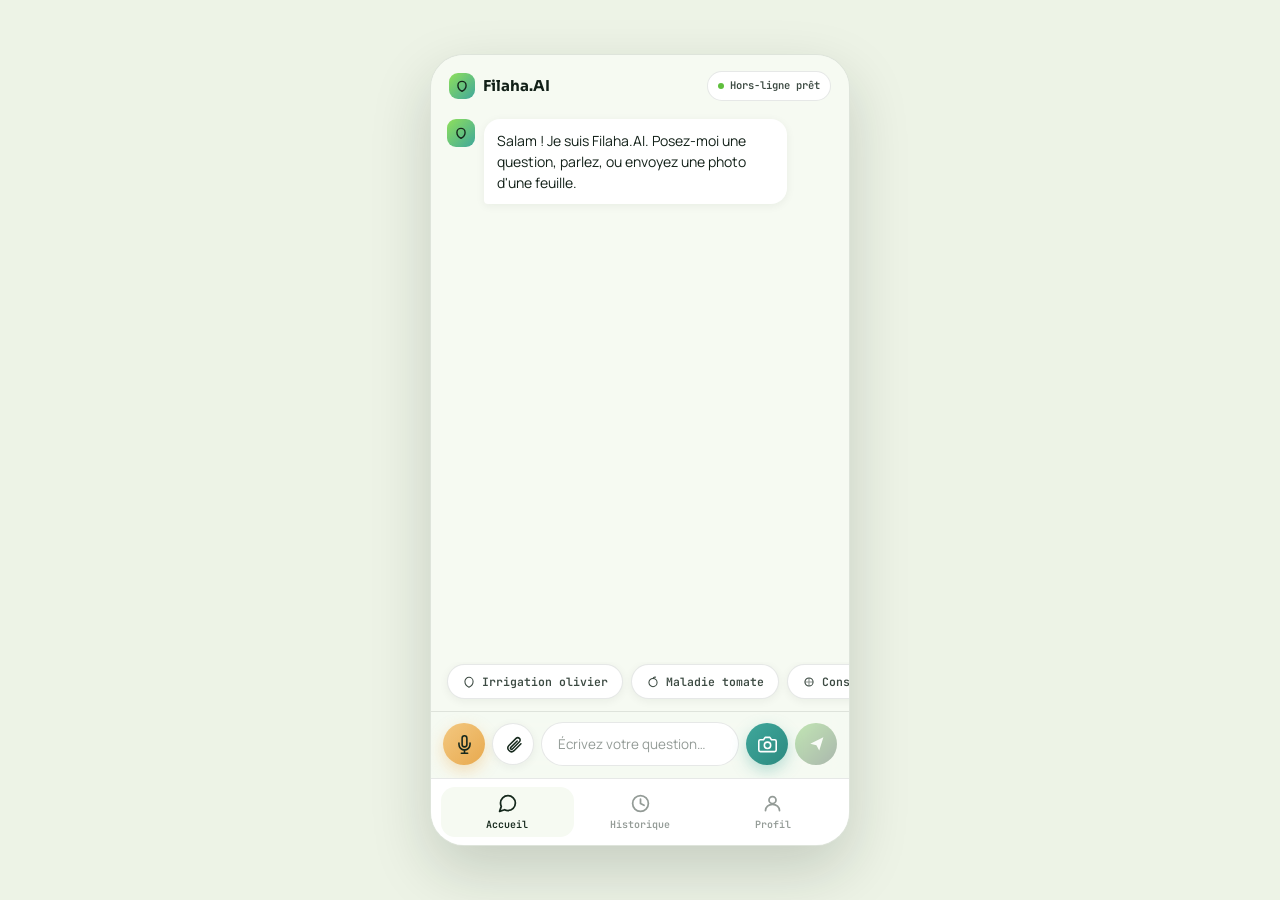
==== app.html @ a2f2cd7b "Add files via upload" ====
<!DOCTYPE html>
<html lang="fr">
<head>
<meta charset="UTF-8">
<meta name="viewport" content="width=device-width, initial-scale=1.0, viewport-fit=cover, maximum-scale=1.0">
<meta name="theme-color" content="#1E3B2C">
<meta name="apple-mobile-web-app-capable" content="yes">
<meta name="apple-mobile-web-app-status-bar-style" content="black-translucent">
<title>Filaha.AI — Assistant</title>
<link rel="preconnect" href="https://fonts.googleapis.com">
<link rel="preconnect" href="https://fonts.gstatic.com" crossorigin>
<link href="https://fonts.googleapis.com/css2?family=Sora:wght@600;700;800&family=Manrope:wght@400;500;600;700&family=JetBrains+Mono:wght@400;600&family=Cairo:wght@600;700;800&family=Tajawal:wght@400;500;700&display=swap" rel="stylesheet">
<style>
  :root{
    --ink:#122018;
    --ink-soft:#3C4A42;
    --bg:#F6FAF2;
    --bg-outer:#EDF3E6;
    --card:#FFFFFF;
    --forest:#1E3B2C;
    --forest-2:#16291D;
    --lime:#8FE05B;
    --lime-deep:#5FBF3D;
    --sand:#F3C880;
    --water:#3FA79B;
    --danger:#D96B4F;
    --line:rgba(18,32,24,0.10);
    --shadow-sm: 0 2px 10px rgba(18,32,24,0.06);
    --shadow-md: 0 12px 32px rgba(18,32,24,0.10);
    --shadow-lg: 0 24px 60px rgba(18,32,24,0.18);
    --display:'Sora', -apple-system, sans-serif;
    --body:'Manrope', -apple-system, sans-serif;
    --mono:'JetBrains Mono', 'Courier New', monospace;
    --display-ar:'Cairo', -apple-system, sans-serif;
    --body-ar:'Tajawal', -apple-system, sans-serif;
    --r-sm:14px; --r-md:20px; --r-lg:26px;
    --safe-b: env(safe-area-inset-bottom, 0px);
  }
  html[dir="rtl"] body{font-family:var(--body-ar);}
  html[dir="rtl"] h1, html[dir="rtl"] h2, html[dir="rtl"] h3, html[dir="rtl"] h4,
  html[dir="rtl"] .app-brand, html[dir="rtl"] .lang-opt, html[dir="rtl"] .help-q,
  html[dir="rtl"] .about-mini h4, html[dir="rtl"] #screen-history h2{
    font-family:var(--display-ar);
  }
  html[dir="rtl"] .status-pill, html[dir="rtl"] .p-label, html[dir="rtl"] .tab span,
  html[dir="rtl"] .h-date, html[dir="rtl"] .version-note, html[dir="rtl"] .clear-link,
  html[dir="rtl"] .msg-bubble .src, html[dir="rtl"] .attach-name{
    font-family:var(--body-ar); letter-spacing:0;
  }
  /* Physical controls stay spatially fixed regardless of language (muscle-memory UX):
     mic/upload/field/camera/send order, tab bar order, and chip icon+label order never mirror. */
  .input-bar, .tabbar, .chip{ direction:ltr; }
  html[dir="rtl"] .chip-label{ direction:rtl; font-family:var(--body-ar); unicode-bidi:plaintext; }
  html[dir="rtl"] .tab span{ direction:rtl; unicode-bidi:plaintext; }
  html[dir="rtl"] .text-field{ direction:rtl; font-family:var(--body-ar); }
  html[dir="rtl"] .msg-bubble{ direction:rtl; }
  html[dir="rtl"] .h-body{ direction:rtl; }
  *{box-sizing:border-box;}
  html,body{height:100%;}
  body{
    margin:0; background:var(--bg-outer); color:var(--ink); font-family:var(--body);
    line-height:1.5; -webkit-font-smoothing:antialiased; overscroll-behavior:none;
  }
  img,svg{display:block; max-width:100%;}
  button{font-family:inherit; border:none; background:none; cursor:pointer;}
  input{font-family:inherit;}
  :focus-visible{outline:3px solid var(--lime-deep); outline-offset:2px; border-radius:4px;}

  /* ---------- App shell ---------- */
  .app-shell{
    background:var(--bg);
    display:flex; flex-direction:column;
    height:100vh; height:100dvh;
    width:100%;
    position:relative;
    overflow:hidden;
  }
  @media (min-width:560px){
    body{display:flex; align-items:center; justify-content:center;}
    .app-shell{
      max-width:420px; height:88vh; max-height:900px;
      margin:0 auto; border-radius:34px;
      box-shadow:var(--shadow-lg); border:1px solid var(--line);
    }
  }

  /* ---------- App bar ---------- */
  .app-bar{
    flex-shrink:0;
    display:flex; align-items:center; justify-content:space-between;
    padding:16px 18px 12px;
    background:var(--bg);
  }
  .app-brand{display:flex; align-items:center; gap:8px; font-family:var(--display); font-weight:700; font-size:15px;}
  .app-brand .mark{
    width:26px; height:26px; border-radius:9px;
    background:linear-gradient(135deg, var(--lime) 0%, var(--water) 100%);
    display:flex; align-items:center; justify-content:center;
  }
  .app-brand .mark svg{width:14px; height:14px; stroke:var(--forest-2);}
  .status-pill{
    display:flex; align-items:center; gap:6px;
    font-family:var(--mono); font-size:10.5px; font-weight:600;
    background:var(--card); border:1px solid var(--line);
    padding:6px 10px; border-radius:100px; color:var(--ink-soft);
  }
  .status-pill i{width:6px; height:6px; border-radius:50%; background:var(--lime-deep); flex-shrink:0;}

  /* ---------- Screens ---------- */
  main{flex:1; min-height:0; position:relative;}
  .screen{
    position:absolute; inset:0;
    display:none; flex-direction:column;
    overflow-y:auto; -webkit-overflow-scrolling:touch;
  }
  .screen.active{display:flex;}

  /* ================= CHAT SCREEN ================= */
  #screen-chat{padding-bottom:0;}
  .chat-scroll{flex:1; overflow-y:auto; padding:6px 16px 14px; display:flex; flex-direction:column; gap:12px;}

  .msg{display:flex; gap:9px; max-width:88%;}
  .msg.user{align-self:flex-end; flex-direction:row-reverse;}
  .msg-avatar{
    width:28px; height:28px; border-radius:9px; flex-shrink:0;
    background:linear-gradient(135deg, var(--lime), var(--water));
    display:flex; align-items:center; justify-content:center;
  }
  .msg-avatar svg{width:14px; height:14px; color:var(--forest-2);}
  .msg-bubble{
    background:var(--card); border-radius:16px 16px 16px 4px;
    padding:11px 13px; font-size:14px; box-shadow:var(--shadow-sm);
    animation:rise 0.3s ease both;
  }
  .msg.user .msg-bubble{
    background:var(--forest); color:#fff; border-radius:16px 16px 4px 16px;
  }
  .msg-bubble .src{
    display:inline-flex; align-items:center; gap:5px; margin-top:8px;
    font-family:var(--mono); font-size:9.5px; letter-spacing:0.02em;
    background:rgba(18,32,24,0.06); padding:3px 8px; border-radius:100px; color:var(--ink-soft);
  }
  .msg-bubble .src svg{width:10px; height:10px;}
  .msg-bubble .photo-thumb{
    width:100%; max-width:180px; border-radius:12px; margin-bottom:8px;
    display:block; object-fit:cover; max-height:140px;
  }
  @keyframes rise{from{opacity:0; transform:translateY(6px);} to{opacity:1; transform:translateY(0);}}

  .typing{display:flex; gap:4px; padding:4px 2px;}
  .typing span{width:6px; height:6px; border-radius:50%; background:var(--ink-soft); opacity:0.4; animation:blink 1.2s ease-in-out infinite;}
  .typing span:nth-child(2){animation-delay:0.15s;}
  .typing span:nth-child(3){animation-delay:0.3s;}
  @keyframes blink{0%,80%,100%{opacity:0.25;} 40%{opacity:0.8;}}

  .chips-row{
    display:flex; gap:8px; padding:2px 16px 12px; overflow-x:auto;
    scrollbar-width:none; flex-shrink:0;
  }
  .chips-row::-webkit-scrollbar{display:none;}
  .chip{
    flex-shrink:0; display:flex; align-items:center; gap:6px;
    font-family:var(--mono); font-size:11.5px; font-weight:600;
    background:var(--card); border:1px solid var(--line); color:var(--ink-soft);
    padding:9px 14px; border-radius:100px; box-shadow:var(--shadow-sm);
    white-space:nowrap;
  }
  .chip svg{width:14px; height:14px; flex-shrink:0;}
  .chip:active{transform:scale(0.96);}

  /* ---------- Attachment preview (shown after picking a file, before sending) ---------- */
  .attach-preview{
    display:none; align-items:center; gap:10px;
    margin:0 14px 8px; padding:9px 10px;
    background:var(--card); border:1px solid var(--line); border-radius:14px;
    box-shadow:var(--shadow-sm); flex-shrink:0;
  }
  .attach-preview.show{display:flex;}
  .attach-preview img{width:36px; height:36px; border-radius:9px; object-fit:cover; flex-shrink:0;}
  .attach-preview .attach-icon{
    width:36px; height:36px; border-radius:9px; flex-shrink:0; background:var(--bg);
    display:flex; align-items:center; justify-content:center;
  }
  .attach-preview .attach-icon svg{width:17px; height:17px; color:var(--forest-2);}
  .attach-name{flex:1; min-width:0; font-size:12.5px; font-weight:600; color:var(--forest-2); overflow:hidden; text-overflow:ellipsis; white-space:nowrap;}
  .attach-remove{
    width:28px; height:28px; border-radius:50%; flex-shrink:0;
    display:flex; align-items:center; justify-content:center; color:var(--ink-soft);
  }
  .attach-remove svg{width:14px; height:14px;}
  .attach-remove:active{background:var(--bg);}

  .input-bar{
    flex-shrink:0; display:flex; align-items:center; gap:7px;
    padding:10px 12px calc(12px + var(--safe-b));
    background:rgba(246,250,242,0.9); backdrop-filter:blur(10px);
    border-top:1px solid var(--line);
  }
  .text-field{
    flex:1 1 auto; min-width:0;
    border:1px solid var(--line); border-radius:100px;
    padding:12px 16px; font-size:13.5px; background:var(--card); color:var(--ink);
  }
  .text-field::placeholder{color:var(--ink-soft); opacity:0.55;}
  .round-btn{
    width:42px; height:42px; border-radius:50%;
    display:flex; align-items:center; justify-content:center;
    flex-shrink:0; transition:transform 0.15s ease, opacity 0.15s ease;
  }
  .round-btn:active{transform:scale(0.9);}
  .round-btn.mic{background:linear-gradient(135deg, var(--sand), #E8A94E); color:var(--forest-2); box-shadow:0 6px 16px rgba(232,169,78,0.35);}
  .round-btn.cam{background:linear-gradient(135deg, var(--water), #2C8A80); color:#fff; box-shadow:0 6px 16px rgba(63,167,155,0.35);}
  .round-btn.upload{background:var(--card); border:1.5px solid var(--line); color:var(--forest-2); box-shadow:var(--shadow-sm);}
  .round-btn.send{background:linear-gradient(135deg, var(--lime-deep), var(--forest)); color:#fff; box-shadow:0 6px 16px rgba(95,191,61,0.4);}
  .round-btn.send.is-empty{opacity:0.35; box-shadow:none; pointer-events:none;}
  .round-btn svg{width:19px; height:19px;}
  .round-btn.send svg{width:18px; height:18px; margin-left:1px;}
  .round-btn.listening{animation:pulse 1s ease-in-out infinite;}
  @keyframes pulse{0%,100%{box-shadow:0 0 0 0 rgba(63,167,155,0.4);} 50%{box-shadow:0 0 0 9px rgba(63,167,155,0);}}

  /* ================= HISTORY SCREEN ================= */
  #screen-history .h-head{
    padding:18px 18px 10px; display:flex; align-items:center; justify-content:space-between; flex-shrink:0;
  }
  #screen-history h2{font-family:var(--display); font-weight:800; font-size:19px; margin:0; color:var(--forest-2);}
  .clear-link{font-family:var(--mono); font-size:11px; font-weight:600; color:var(--danger); background:none;}
  .h-list{flex:1; overflow-y:auto; padding:6px 16px 20px; display:flex; flex-direction:column; gap:10px;}
  .h-card{
    background:var(--card); border-radius:var(--r-md); padding:14px; border:1px solid var(--line);
    box-shadow:var(--shadow-sm); display:flex; gap:12px; align-items:flex-start;
  }
  .h-icon{width:38px; height:38px; border-radius:12px; flex-shrink:0; display:flex; align-items:center; justify-content:center;}
  .h-icon svg{width:18px; height:18px; color:#fff;}
  .h-icon.voice{background:linear-gradient(135deg, var(--sand), #E8A94E);}
  .h-icon.photo{background:linear-gradient(135deg, var(--water), #2C8A80);}
  .h-body{flex:1; min-width:0;}
  .h-top{display:flex; align-items:baseline; justify-content:space-between; gap:8px; margin-bottom:3px;}
  .h-body h4{margin:0; font-family:var(--display); font-weight:700; font-size:13.5px; color:var(--forest-2);}
  .h-date{font-family:var(--mono); font-size:10px; color:var(--ink-soft); opacity:0.6; flex-shrink:0;}
  .h-body p{margin:0; font-size:12.5px; color:var(--ink-soft); line-height:1.5;}
  .h-empty{flex:1; display:flex; flex-direction:column; align-items:center; justify-content:center; gap:12px; padding:40px 30px; text-align:center;}
  .h-empty .mark-lg{width:56px; height:56px; border-radius:18px; background:var(--line); display:flex; align-items:center; justify-content:center;}
  .h-empty .mark-lg svg{width:26px; height:26px; color:var(--ink-soft);}
  .h-empty p{margin:0; font-size:13.5px; color:var(--ink-soft); max-width:32ch;}

  /* ================= PROFILE SCREEN ================= */
  #screen-profile{padding:18px 18px 30px; gap:22px;}
  .p-block{display:flex; flex-direction:column; gap:10px;}
  .p-label{font-family:var(--mono); font-size:11px; font-weight:600; letter-spacing:0.06em; text-transform:uppercase; color:var(--water); margin:0;}
  .lang-grid{display:grid; grid-template-columns:repeat(2,1fr); gap:10px;}
  .lang-opt{
    background:var(--card); border:2px solid var(--line); border-radius:var(--r-md);
    padding:16px 8px; text-align:center; font-family:var(--display); font-weight:700; font-size:14px;
    display:flex; flex-direction:column; align-items:center; gap:8px; color:var(--ink-soft);
  }
  .lang-opt .ck{width:20px; height:20px; border-radius:50%; border:2px solid var(--line); display:flex; align-items:center; justify-content:center;}
  .lang-opt .ck svg{width:11px; height:11px; color:#fff; opacity:0;}
  .lang-opt.active{border-color:var(--lime-deep); color:var(--forest-2); background:#F3FBEE;}
  .lang-opt.active .ck{background:var(--lime-deep); border-color:var(--lime-deep);}
  .lang-opt.active .ck svg{opacity:1;}

  .toggle-row{
    background:var(--card); border:1px solid var(--line); border-radius:var(--r-md);
    padding:15px 16px; display:flex; align-items:center; justify-content:space-between;
  }
  .toggle-row .tr-text h4{margin:0 0 2px; font-family:var(--display); font-weight:700; font-size:13.5px; color:var(--forest-2);}
  .toggle-row .tr-text p{margin:0; font-size:11.5px; color:var(--ink-soft);}
  .switch{width:44px; height:26px; border-radius:100px; background:var(--lime-deep); position:relative; flex-shrink:0;}
  .switch::after{content:""; position:absolute; top:3px; right:3px; width:20px; height:20px; border-radius:50%; background:#fff; box-shadow:var(--shadow-sm);}

  .help-list{display:flex; flex-direction:column; gap:8px;}
  .help-item{background:var(--card); border:1px solid var(--line); border-radius:var(--r-md); overflow:hidden;}
  .help-q{
    width:100%; display:flex; align-items:center; gap:12px; padding:14px 15px;
    text-align:left; font-family:var(--display); font-weight:700; font-size:13.5px; color:var(--forest-2);
  }
  .help-q .hq-icon{width:34px; height:34px; border-radius:11px; background:var(--bg); display:flex; align-items:center; justify-content:center; flex-shrink:0;}
  .help-q .hq-icon svg{width:16px; height:16px; color:var(--water);}
  .help-q svg.chev{width:14px; height:14px; margin-left:auto; color:var(--ink-soft); transition:transform 0.2s ease; flex-shrink:0;}
  .help-item.open .chev{transform:rotate(90deg);}
  .help-a{max-height:0; overflow:hidden; transition:max-height 0.25s ease;}
  .help-item.open .help-a{max-height:200px;}
  .help-a p{margin:0; padding:0 15px 16px 61px; font-size:12.5px; color:var(--ink-soft); line-height:1.6;}

  .about-mini{
    background:var(--forest); color:#fff; border-radius:var(--r-md); padding:18px;
    display:flex; flex-direction:column; gap:6px;
  }
  .about-mini h4{margin:0; font-family:var(--display); font-weight:700; font-size:14px;}
  .about-mini p{margin:0; font-size:12px; color:rgba(255,255,255,0.7); line-height:1.6;}

  .version-note{text-align:center; font-family:var(--mono); font-size:10.5px; color:var(--ink-soft); opacity:0.5; padding-top:4px;}

  /* ---------- Live camera modal ---------- */
  .camera-modal{
    position:absolute; inset:0; z-index:200; background:#000;
    display:none; flex-direction:column;
  }
  .camera-modal.open{display:flex;}
  .camera-modal video{flex:1; width:100%; object-fit:cover; background:#000;}
  .camera-controls{
    flex-shrink:0; display:flex; align-items:center; justify-content:space-between;
    padding:18px 28px calc(22px + var(--safe-b));
    background:rgba(0,0,0,0.55);
  }
  .cam-close{
    width:44px; height:44px; border-radius:50%; background:rgba(255,255,255,0.15);
    color:#fff; display:flex; align-items:center; justify-content:center; flex-shrink:0;
  }
  .cam-close svg{width:18px; height:18px;}
  .cam-shutter{
    width:66px; height:66px; border-radius:50%; background:#fff;
    border:4px solid rgba(255,255,255,0.35); flex-shrink:0;
  }
  .cam-shutter:active{transform:scale(0.92);}

  /* ---------- Tab bar ---------- */
  .tabbar{
    flex-shrink:0; display:flex; padding:8px 10px calc(8px + var(--safe-b));
    background:var(--card); border-top:1px solid var(--line);
  }
  .tab{
    flex:1; display:flex; flex-direction:column; align-items:center; gap:4px;
    padding:6px 4px; border-radius:14px; color:var(--ink-soft); opacity:0.55;
  }
  .tab svg{width:21px; height:21px;}
  .tab span{font-family:var(--mono); font-size:10px; font-weight:600;}
  .tab.active{color:var(--forest-2); opacity:1; background:var(--bg);}
</style>
</head>
<body>

<div class="app-shell">

  <div class="app-bar">
    <div class="app-brand">
      <span class="mark"><svg viewBox="0 0 24 24" fill="none" stroke="currentColor" stroke-width="2.4"><path d="M12 21c-4-2-7-6-7-10a7 7 0 0 1 14 0c0 4-3 8-7 10z"/></svg></span>
      Filaha.AI
    </div>
    <span class="status-pill"><i></i><span data-i18n="app.status">Hors-ligne prêt</span></span>
  </div>

  <main>
    <!-- ===== CHAT SCREEN ===== -->
    <section id="screen-chat" class="screen active">
      <div class="chat-scroll" id="chatScroll"></div>

      <div class="chips-row" id="chipsRow">
        <button class="chip" data-q="irrigation">
          <svg viewBox="0 0 24 24" fill="none" stroke="currentColor" stroke-width="1.8"><path d="M12 21c-4-2-7-6-7-10a7 7 0 0 1 14 0c0 4-3 8-7 10z"/></svg>
          <span class="chip-label" data-i18n="app.chips.irrigation">Irrigation olivier</span>
        </button>
        <button class="chip" data-q="tomato">
          <svg viewBox="0 0 24 24" fill="none" stroke="currentColor" stroke-width="1.8"><circle cx="12" cy="13" r="7"/><path d="M12 6c1-2 3-3 5-2"/></svg>
          <span class="chip-label" data-i18n="app.chips.tomato">Maladie tomate</span>
        </button>
        <button class="chip" data-q="citrus">
          <svg viewBox="0 0 24 24" fill="none" stroke="currentColor" stroke-width="1.8"><circle cx="12" cy="12" r="7"/><path d="M12 5v14M5 12h14" opacity="0.6"/></svg>
          <span class="chip-label" data-i18n="app.chips.citrus">Conseil agrumes</span>
        </button>
      </div>

      <!-- Shown once a file/photo is picked, so the farmer sees confirmation before sending -->
      <div class="attach-preview" id="attachPreview">
        <div class="attach-icon" id="attachIconWrap">
          <svg viewBox="0 0 24 24" fill="none" stroke="currentColor" stroke-width="1.8"><path d="M21.4 11.1 12.7 19.8a4.6 4.6 0 0 1-6.5-6.5l9-9a3 3 0 0 1 4.3 4.3l-8.9 9a1.4 1.4 0 0 1-2-2l8.1-8.1"/></svg>
        </div>
        <span class="attach-name" id="attachName">fichier.jpg</span>
        <button class="attach-remove" id="attachRemove" aria-label="Retirer le fichier">
          <svg viewBox="0 0 24 24" fill="none" stroke="currentColor" stroke-width="2.2" stroke-linecap="round"><line x1="6" y1="6" x2="18" y2="18"/><line x1="18" y1="6" x2="6" y2="18"/></svg>
        </button>
      </div>

      <div class="input-bar">
        <button class="round-btn mic" id="micBtn" aria-label="Parler">
          <svg viewBox="0 0 24 24" fill="none" stroke="currentColor" stroke-width="2" stroke-linecap="round" stroke-linejoin="round"><path d="M12 1a3 3 0 0 0-3 3v8a3 3 0 0 0 6 0V4a3 3 0 0 0-3-3z"/><path d="M19 10v2a7 7 0 0 1-14 0v-2"/><line x1="12" y1="19" x2="12" y2="23"/><line x1="8" y1="23" x2="16" y2="23"/></svg>
        </button>
        <button class="round-btn upload" id="uploadBtn" aria-label="Joindre une photo ou un fichier">
          <svg viewBox="0 0 24 24" fill="none" stroke="currentColor" stroke-width="1.9" stroke-linecap="round" stroke-linejoin="round"><path d="M21.4 11.1 12.7 19.8a4.6 4.6 0 0 1-6.5-6.5l9-9a3 3 0 0 1 4.3 4.3l-8.9 9a1.4 1.4 0 0 1-2-2l8.1-8.1"/></svg>
        </button>
        <input class="text-field" id="textField" type="text" data-i18n-placeholder="app.chat.placeholder" placeholder="Écrivez votre question…" enterkeyhint="send">
        <button class="round-btn cam" id="camBtn" aria-label="Scanner une feuille">
          <svg viewBox="0 0 24 24" fill="none" stroke="currentColor" stroke-width="2" stroke-linecap="round" stroke-linejoin="round"><path d="M23 19a2 2 0 0 1-2 2H3a2 2 0 0 1-2-2V8a2 2 0 0 1 2-2h4l2-3h6l2 3h4a2 2 0 0 1 2 2z"/><circle cx="12" cy="13" r="4"/></svg>
        </button>
        <button class="round-btn send is-empty" id="sendBtn" aria-label="Envoyer">
          <svg viewBox="0 0 24 24" fill="currentColor" stroke="none"><path d="M3 11.5 20.5 3 15 20.5l-3.8-6.7L3 11.5z"/></svg>
        </button>
        <input type="file" id="cameraInput" accept="image/*" capture="environment" style="display:none;">
        <input type="file" id="fileInput" accept="image/*,.pdf,.doc,.docx" style="display:none;">
      </div>
    </section>

    <!-- ===== LIVE CAMERA MODAL ===== -->
    <div class="camera-modal" id="cameraModal" aria-hidden="true">
      <video id="cameraVideo" autoplay playsinline muted></video>
      <canvas id="cameraCanvas" style="display:none;"></canvas>
      <div class="camera-controls">
        <button class="cam-close" id="cameraClose" aria-label="Fermer la caméra">
          <svg viewBox="0 0 24 24" fill="none" stroke="currentColor" stroke-width="2.2" stroke-linecap="round"><line x1="6" y1="6" x2="18" y2="18"/><line x1="18" y1="6" x2="6" y2="18"/></svg>
        </button>
        <button class="cam-shutter" id="cameraShutter" aria-label="Prendre la photo"></button>
        <span style="width:44px;"></span>
      </div>
    </div>

    <!-- ===== HISTORY SCREEN ===== -->
    <section id="screen-history" class="screen">
      <div class="h-head">
        <h2 data-i18n="app.history.title">Historique</h2>
        <button class="clear-link" id="clearHistoryBtn" data-i18n="app.history.clear">Effacer</button>
      </div>
      <div class="h-list" id="historyList"></div>
    </section>

    <!-- ===== PROFILE SCREEN ===== -->
    <section id="screen-profile" class="screen">
      <div class="p-block">
        <p class="p-label" data-i18n="app.profile.langLabel">Langue</p>
        <div class="lang-grid" id="langGrid">
          <button class="lang-opt active" data-lang="fr">
            <span class="ck"><svg viewBox="0 0 24 24" fill="none" stroke="currentColor" stroke-width="3" stroke-linecap="round" stroke-linejoin="round"><polyline points="20 6 9 17 4 12"/></svg></span>
            Français
          </button>
          <button class="lang-opt" data-lang="ar">
            <span class="ck"><svg viewBox="0 0 24 24" fill="none" stroke="currentColor" stroke-width="3" stroke-linecap="round" stroke-linejoin="round"><polyline points="20 6 9 17 4 12"/></svg></span>
            العربية
          </button>
        </div>
      </div>

      <div class="p-block">
        <p class="p-label" data-i18n="app.profile.connectionLabel">Connexion</p>
        <div class="toggle-row">
          <div class="tr-text">
            <h4 data-i18n="app.profile.offlineTitle">Mode hors-ligne</h4>
            <p data-i18n="app.profile.offlineText">L'app reste utilisable sans connexion internet.</p>
          </div>
          <span class="switch"></span>
        </div>
      </div>

      <div class="p-block">
        <p class="p-label" data-i18n="app.profile.helpLabel">Aide</p>
        <div class="help-list">
          <div class="help-item">
            <button class="help-q">
              <span class="hq-icon"><svg viewBox="0 0 24 24" fill="none" stroke="currentColor" stroke-width="1.8"><circle cx="12" cy="12" r="9"/><path d="M9.5 9.5a2.5 2.5 0 1 1 3.5 2.3c-.8.4-1.2 1-1.2 1.9"/><line x1="12" y1="17" x2="12" y2="17.01"/></svg></span>
              <span data-i18n="app.profile.help1_q">Comment utiliser l'app</span>
              <svg class="chev" viewBox="0 0 24 24" fill="none" stroke="currentColor" stroke-width="2.4" stroke-linecap="round"><polyline points="9 18 15 12 9 6"/></svg>
            </button>
            <div class="help-a"><p data-i18n="app.profile.help1_a">Appuyez sur le micro pour parler, sur le trombone pour joindre une photo ou un fichier, sur l'appareil photo pour scanner une feuille, ou écrivez votre question puis appuyez sur la flèche verte pour l'envoyer.</p></div>
          </div>
          <div class="help-item">
            <button class="help-q">
              <span class="hq-icon"><svg viewBox="0 0 24 24" fill="none" stroke="currentColor" stroke-width="1.8"><path d="M12 21c-4-2-7-6-7-10a7 7 0 0 1 14 0c0 4-3 8-7 10z"/></svg></span>
              <span data-i18n="app.profile.help2_q">À propos de Filaha.AI</span>
              <svg class="chev" viewBox="0 0 24 24" fill="none" stroke="currentColor" stroke-width="2.4" stroke-linecap="round"><polyline points="9 18 15 12 9 6"/></svg>
            </button>
            <div class="help-a"><p data-i18n="app.profile.help2_a">Un assistant agricole gratuit pour les agriculteurs marocains, basé sur les guides de l'INRA, l'IAV Hassan II et l'ONCA.</p></div>
          </div>
          <div class="help-item">
            <button class="help-q">
              <span class="hq-icon"><svg viewBox="0 0 24 24" fill="none" stroke="currentColor" stroke-width="1.8"><path d="M4 4h16v14H7l-3 3z"/></svg></span>
              <span data-i18n="app.profile.help3_q">Contact</span>
              <svg class="chev" viewBox="0 0 24 24" fill="none" stroke="currentColor" stroke-width="2.4" stroke-linecap="round"><polyline points="9 18 15 12 9 6"/></svg>
            </button>
            <div class="help-a"><p data-i18n="app.profile.help3_a">Une question ou une suggestion ? Le projet est ouvert sur GitHub (DragoneI).</p></div>
          </div>
        </div>
      </div>

      <div class="about-mini">
        <h4 data-i18n="app.profile.aboutTitle">Gratuit, aujourd'hui et demain</h4>
        <p data-i18n="app.profile.aboutText">Filaha.AI reste 100% gratuit pour chaque agriculteur, sans abonnement ni frais caché.</p>
      </div>

      <p class="version-note" data-i18n="app.profile.version">Filaha.AI · Assistant agricole</p>
    </section>
  </main>

  <nav class="tabbar">
    <button class="tab active" data-screen="chat">
      <svg viewBox="0 0 24 24" fill="none" stroke="currentColor" stroke-width="2" stroke-linecap="round" stroke-linejoin="round"><path d="M21 11.5a8.5 8.5 0 0 1-8.5 8.5 8.4 8.4 0 0 1-3.8-.9L3 21l1.9-5.7A8.4 8.4 0 0 1 4 11.5 8.5 8.5 0 0 1 12.5 3 8.5 8.5 0 0 1 21 11.5z"/></svg>
      <span data-i18n="app.tabs.home">Accueil</span>
    </button>
    <button class="tab" data-screen="history">
      <svg viewBox="0 0 24 24" fill="none" stroke="currentColor" stroke-width="2" stroke-linecap="round" stroke-linejoin="round"><circle cx="12" cy="12" r="9"/><polyline points="12 7 12 12 16 14"/></svg>
      <span data-i18n="app.tabs.history">Historique</span>
    </button>
    <button class="tab" data-screen="profile">
      <svg viewBox="0 0 24 24" fill="none" stroke="currentColor" stroke-width="2" stroke-linecap="round" stroke-linejoin="round"><circle cx="12" cy="8" r="4"/><path d="M4 20c0-4 3.5-7 8-7s8 3 8 7"/></svg>
      <span data-i18n="app.tabs.profile">Profil</span>
    </button>
  </nav>

</div>

<script src="app.js"></script>
<script>
  /* ---------------------------------------------------------------------
     Wiring for the two new composer buttons (send + upload).
     Kept separate from app.js on purpose: this project's convention is
     "app.html handles display only, app.js holds all logic". Move this
     block into app.js and delete this <script> tag once integrated.
     --------------------------------------------------------------------- */
  (function(){
    const textField   = document.getElementById('textField');
    const sendBtn      = document.getElementById('sendBtn');
    const uploadBtn     = document.getElementById('uploadBtn');
    const fileInput     = document.getElementById('fileInput');
    const attachPreview = document.getElementById('attachPreview');
    const attachName    = document.getElementById('attachName');
    const attachIconWrap= document.getElementById('attachIconWrap');
    const attachRemove  = document.getElementById('attachRemove');

    let pendingFile = null;

    function refreshSendState(){
      const hasText = textField.value.trim().length > 0;
      const hasFile = !!pendingFile;
      sendBtn.classList.toggle('is-empty', !hasText && !hasFile);
    }
    textField.addEventListener('input', refreshSendState);

    // Send: reuses whatever "submit on Enter" handler app.js already
    // attaches to the text field (enterkeyhint="send" implies one exists),
    // so this button doesn't need to know app.js's internal function names.
    sendBtn.addEventListener('click', function(){
      if (sendBtn.classList.contains('is-empty')) return;
      textField.dispatchEvent(new KeyboardEvent('keydown', {key:'Enter', code:'Enter', keyCode:13, which:13, bubbles:true}));
      textField.dispatchEvent(new KeyboardEvent('keyup',   {key:'Enter', code:'Enter', keyCode:13, which:13, bubbles:true}));
      // If app.js does not listen for Enter, replace the two lines above with
      // a direct call to its send function instead, e.g. sendMessage(textField.value).
    });

    // Upload: shows a confirmation chip. Actual analysis of the picked file
    // still needs wiring in app.js (same status as the camera button today —
    // the backend has no vision pipeline yet, so this is UI-ready but inert
    // until that lands).
    uploadBtn.addEventListener('click', function(){ fileInput.click(); });

    fileInput.addEventListener('change', function(){
      const file = fileInput.files && fileInput.files[0];
      if (!file) return;
      pendingFile = file;
      showAttachPreview(file);
      refreshSendState();
      // Hook point for app.js, e.g.: window.handleAttachedFile && window.handleAttachedFile(file);
    });

    function showAttachPreview(file){
      attachName.textContent = file.name;
      if (file.type && file.type.startsWith('image/')){
        const url = URL.createObjectURL(file);
        attachIconWrap.innerHTML = '<img src="' + url + '" alt="">';
      } else {
        attachIconWrap.innerHTML = '<svg viewBox="0 0 24 24" fill="none" stroke="currentColor" stroke-width="1.8"><path d="M14 3H6a2 2 0 0 0-2 2v14a2 2 0 0 0 2 2h12a2 2 0 0 0 2-2V9z"/><path d="M14 3v6h6"/></svg>';
      }
      attachPreview.classList.add('show');
    }

    attachRemove.addEventListener('click', function(){
      pendingFile = null;
      fileInput.value = '';
      attachPreview.classList.remove('show');
      refreshSendState();
    });

    refreshSendState();
  })();
</script>

</body>
</html>
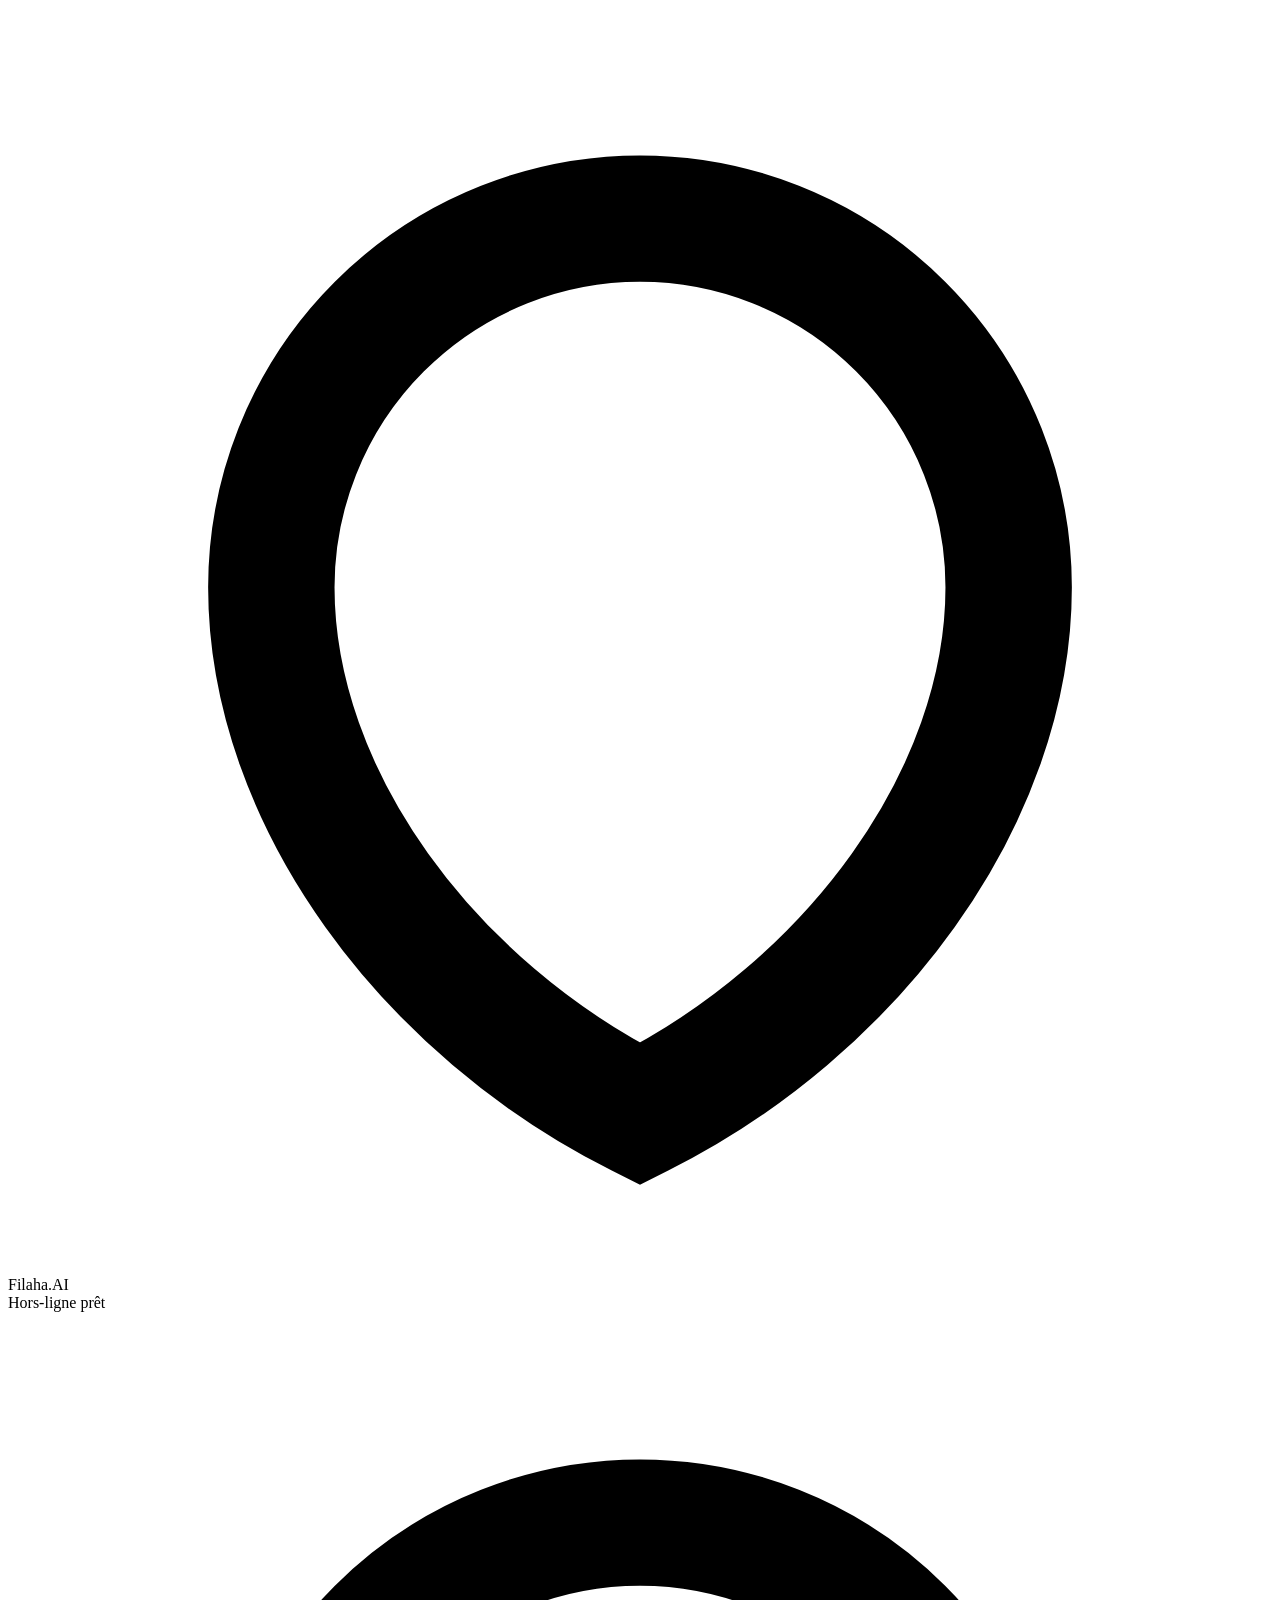
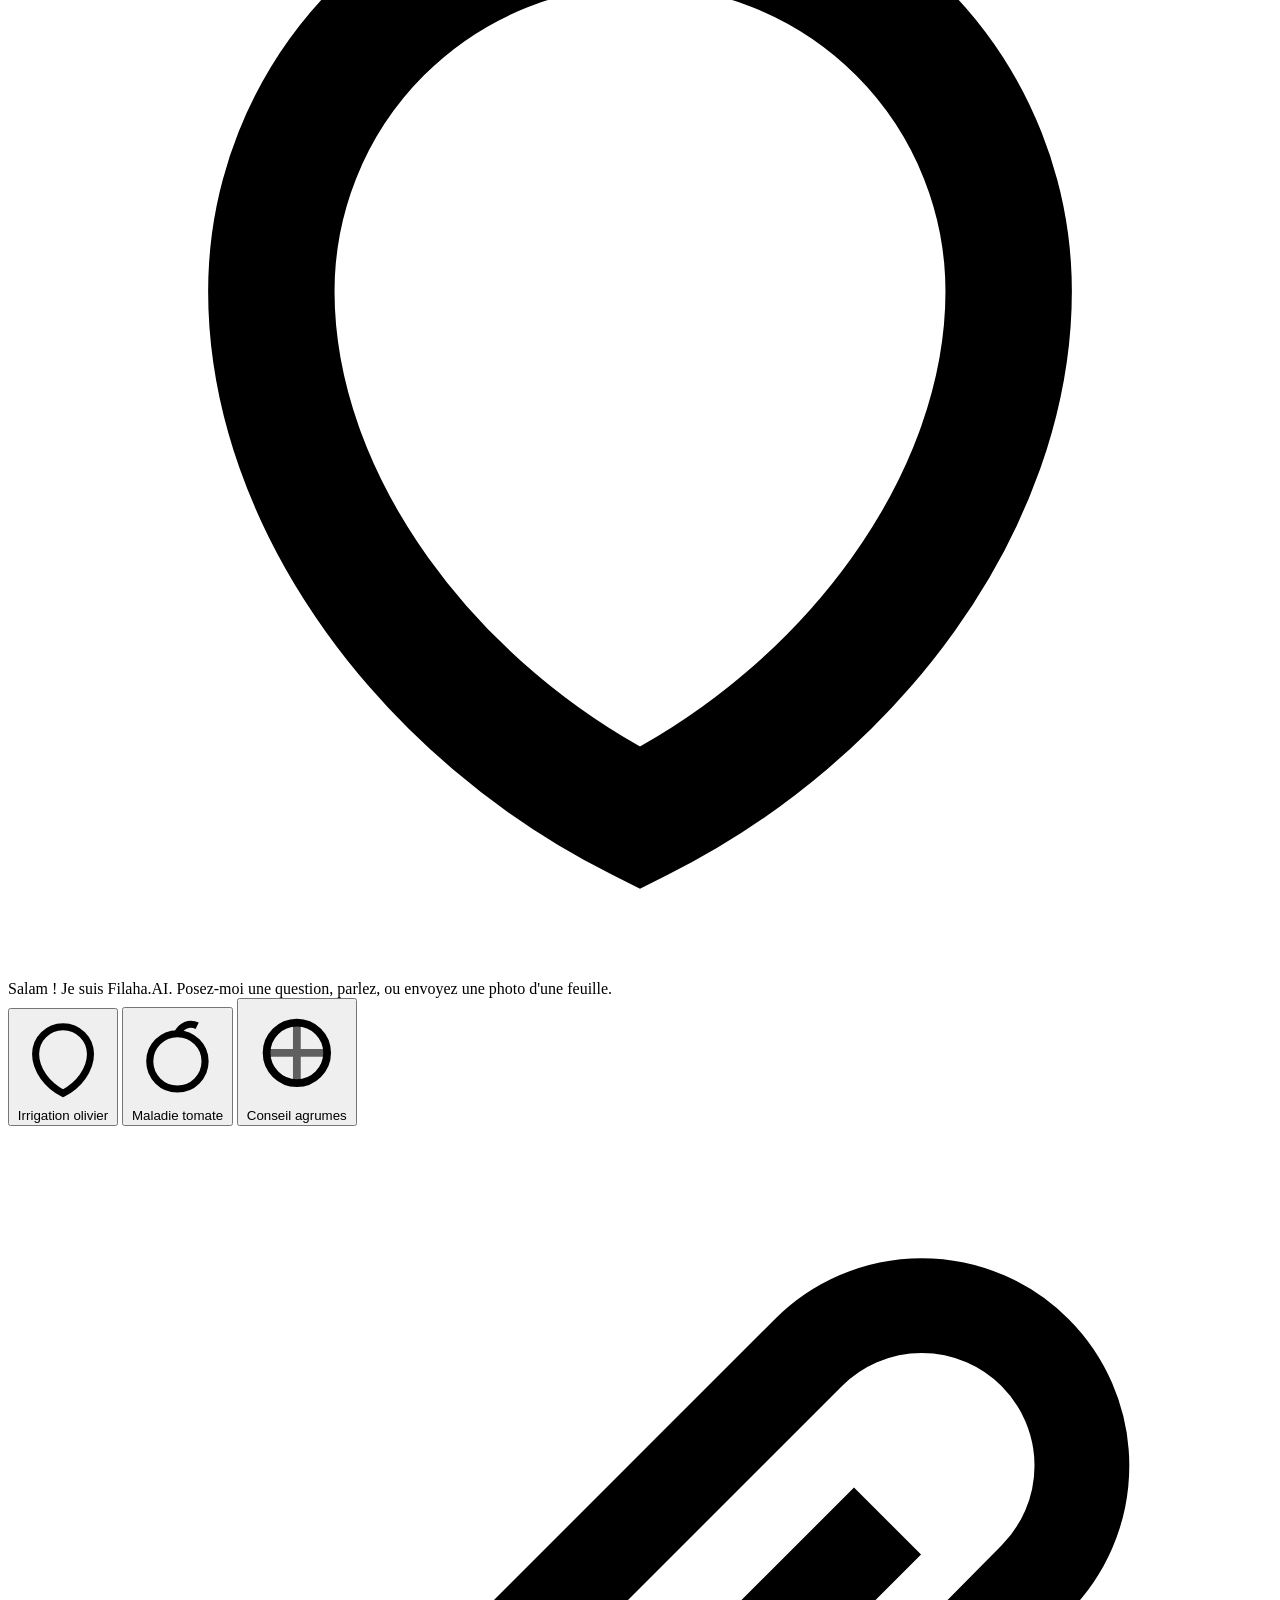
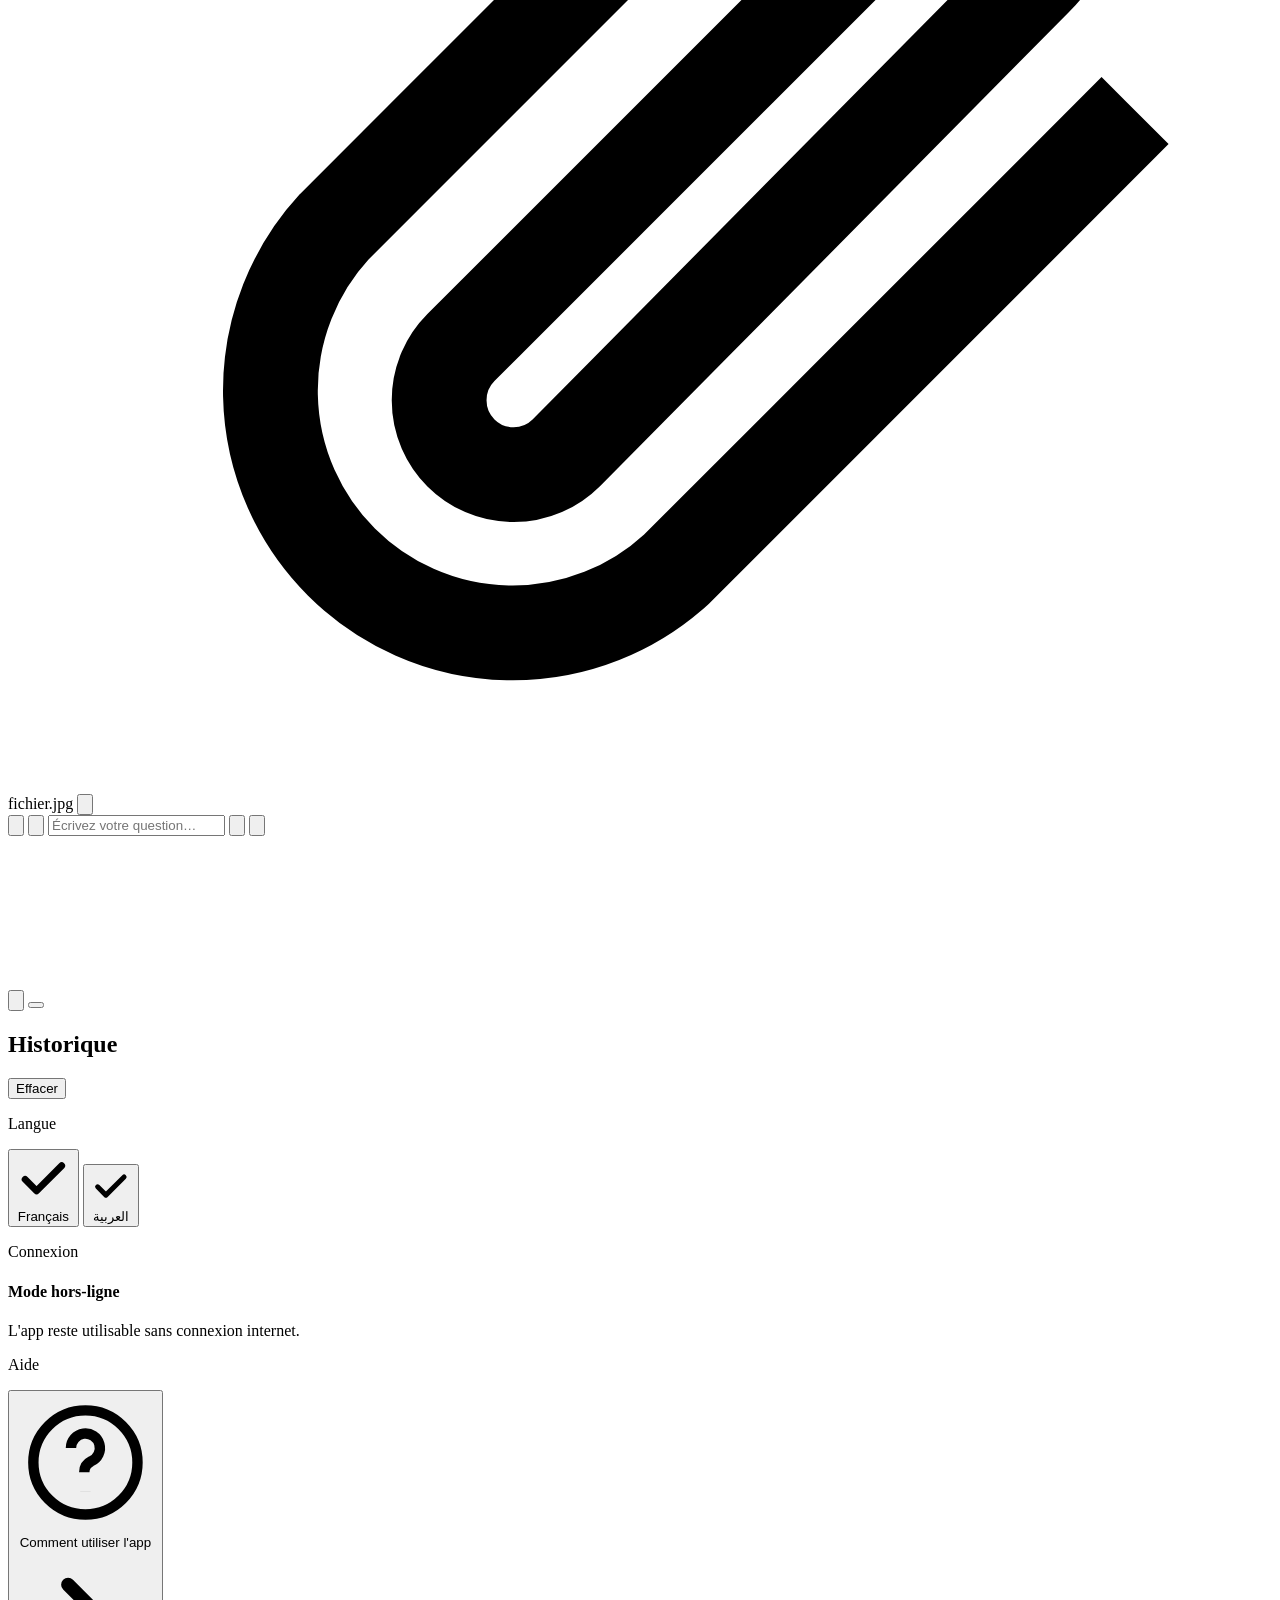
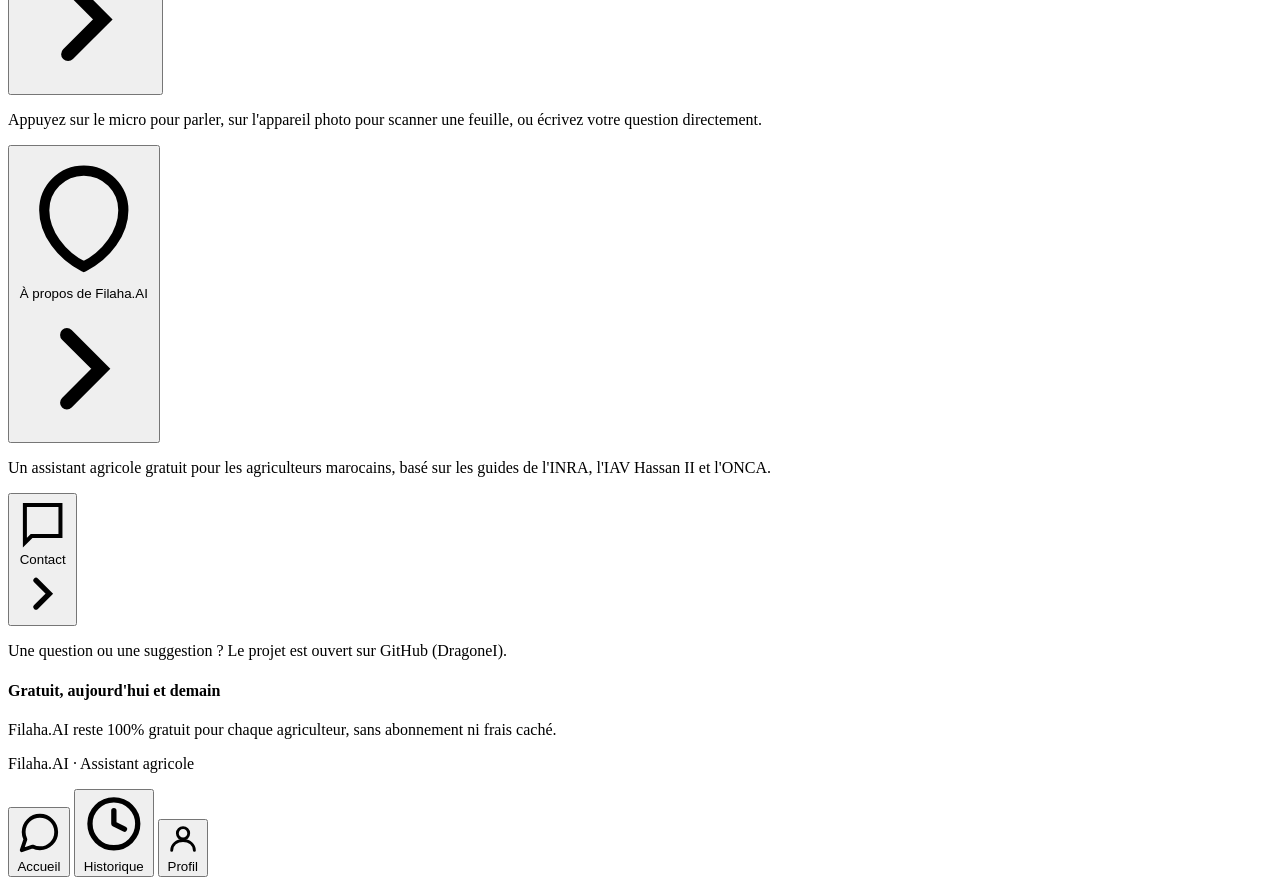
==== commit 01f74382: "Create app.html" ====
--- a/app.html
+++ b/app.html
@@ -10,323 +10,9 @@
 <link rel="preconnect" href="https://fonts.googleapis.com">
 <link rel="preconnect" href="https://fonts.gstatic.com" crossorigin>
 <link href="https://fonts.googleapis.com/css2?family=Sora:wght@600;700;800&family=Manrope:wght@400;500;600;700&family=JetBrains+Mono:wght@400;600&family=Cairo:wght@600;700;800&family=Tajawal:wght@400;500;700&display=swap" rel="stylesheet">
-<style>
-  :root{
-    --ink:#122018;
-    --ink-soft:#3C4A42;
-    --bg:#F6FAF2;
-    --bg-outer:#EDF3E6;
-    --card:#FFFFFF;
-    --forest:#1E3B2C;
-    --forest-2:#16291D;
-    --lime:#8FE05B;
-    --lime-deep:#5FBF3D;
-    --sand:#F3C880;
-    --water:#3FA79B;
-    --danger:#D96B4F;
-    --line:rgba(18,32,24,0.10);
-    --shadow-sm: 0 2px 10px rgba(18,32,24,0.06);
-    --shadow-md: 0 12px 32px rgba(18,32,24,0.10);
-    --shadow-lg: 0 24px 60px rgba(18,32,24,0.18);
-    --display:'Sora', -apple-system, sans-serif;
-    --body:'Manrope', -apple-system, sans-serif;
-    --mono:'JetBrains Mono', 'Courier New', monospace;
-    --display-ar:'Cairo', -apple-system, sans-serif;
-    --body-ar:'Tajawal', -apple-system, sans-serif;
-    --r-sm:14px; --r-md:20px; --r-lg:26px;
-    --safe-b: env(safe-area-inset-bottom, 0px);
-  }
-  html[dir="rtl"] body{font-family:var(--body-ar);}
-  html[dir="rtl"] h1, html[dir="rtl"] h2, html[dir="rtl"] h3, html[dir="rtl"] h4,
-  html[dir="rtl"] .app-brand, html[dir="rtl"] .lang-opt, html[dir="rtl"] .help-q,
-  html[dir="rtl"] .about-mini h4, html[dir="rtl"] #screen-history h2{
-    font-family:var(--display-ar);
-  }
-  html[dir="rtl"] .status-pill, html[dir="rtl"] .p-label, html[dir="rtl"] .tab span,
-  html[dir="rtl"] .h-date, html[dir="rtl"] .version-note, html[dir="rtl"] .clear-link,
-  html[dir="rtl"] .msg-bubble .src, html[dir="rtl"] .attach-name{
-    font-family:var(--body-ar); letter-spacing:0;
-  }
-  /* Physical controls stay spatially fixed regardless of language (muscle-memory UX):
-     mic/upload/field/camera/send order, tab bar order, and chip icon+label order never mirror. */
-  .input-bar, .tabbar, .chip{ direction:ltr; }
-  html[dir="rtl"] .chip-label{ direction:rtl; font-family:var(--body-ar); unicode-bidi:plaintext; }
-  html[dir="rtl"] .tab span{ direction:rtl; unicode-bidi:plaintext; }
-  html[dir="rtl"] .text-field{ direction:rtl; font-family:var(--body-ar); }
-  html[dir="rtl"] .msg-bubble{ direction:rtl; }
-  html[dir="rtl"] .h-body{ direction:rtl; }
-  *{box-sizing:border-box;}
-  html,body{height:100%;}
-  body{
-    margin:0; background:var(--bg-outer); color:var(--ink); font-family:var(--body);
-    line-height:1.5; -webkit-font-smoothing:antialiased; overscroll-behavior:none;
-  }
-  img,svg{display:block; max-width:100%;}
-  button{font-family:inherit; border:none; background:none; cursor:pointer;}
-  input{font-family:inherit;}
-  :focus-visible{outline:3px solid var(--lime-deep); outline-offset:2px; border-radius:4px;}
 
-  /* ---------- App shell ---------- */
-  .app-shell{
-    background:var(--bg);
-    display:flex; flex-direction:column;
-    height:100vh; height:100dvh;
-    width:100%;
-    position:relative;
-    overflow:hidden;
-  }
-  @media (min-width:560px){
-    body{display:flex; align-items:center; justify-content:center;}
-    .app-shell{
-      max-width:420px; height:88vh; max-height:900px;
-      margin:0 auto; border-radius:34px;
-      box-shadow:var(--shadow-lg); border:1px solid var(--line);
-    }
-  }
+<link rel="stylesheet" href="app.css">
 
-  /* ---------- App bar ---------- */
-  .app-bar{
-    flex-shrink:0;
-    display:flex; align-items:center; justify-content:space-between;
-    padding:16px 18px 12px;
-    background:var(--bg);
-  }
-  .app-brand{display:flex; align-items:center; gap:8px; font-family:var(--display); font-weight:700; font-size:15px;}
-  .app-brand .mark{
-    width:26px; height:26px; border-radius:9px;
-    background:linear-gradient(135deg, var(--lime) 0%, var(--water) 100%);
-    display:flex; align-items:center; justify-content:center;
-  }
-  .app-brand .mark svg{width:14px; height:14px; stroke:var(--forest-2);}
-  .status-pill{
-    display:flex; align-items:center; gap:6px;
-    font-family:var(--mono); font-size:10.5px; font-weight:600;
-    background:var(--card); border:1px solid var(--line);
-    padding:6px 10px; border-radius:100px; color:var(--ink-soft);
-  }
-  .status-pill i{width:6px; height:6px; border-radius:50%; background:var(--lime-deep); flex-shrink:0;}
-
-  /* ---------- Screens ---------- */
-  main{flex:1; min-height:0; position:relative;}
-  .screen{
-    position:absolute; inset:0;
-    display:none; flex-direction:column;
-    overflow-y:auto; -webkit-overflow-scrolling:touch;
-  }
-  .screen.active{display:flex;}
-
-  /* ================= CHAT SCREEN ================= */
-  #screen-chat{padding-bottom:0;}
-  .chat-scroll{flex:1; overflow-y:auto; padding:6px 16px 14px; display:flex; flex-direction:column; gap:12px;}
-
-  .msg{display:flex; gap:9px; max-width:88%;}
-  .msg.user{align-self:flex-end; flex-direction:row-reverse;}
-  .msg-avatar{
-    width:28px; height:28px; border-radius:9px; flex-shrink:0;
-    background:linear-gradient(135deg, var(--lime), var(--water));
-    display:flex; align-items:center; justify-content:center;
-  }
-  .msg-avatar svg{width:14px; height:14px; color:var(--forest-2);}
-  .msg-bubble{
-    background:var(--card); border-radius:16px 16px 16px 4px;
-    padding:11px 13px; font-size:14px; box-shadow:var(--shadow-sm);
-    animation:rise 0.3s ease both;
-  }
-  .msg.user .msg-bubble{
-    background:var(--forest); color:#fff; border-radius:16px 16px 4px 16px;
-  }
-  .msg-bubble .src{
-    display:inline-flex; align-items:center; gap:5px; margin-top:8px;
-    font-family:var(--mono); font-size:9.5px; letter-spacing:0.02em;
-    background:rgba(18,32,24,0.06); padding:3px 8px; border-radius:100px; color:var(--ink-soft);
-  }
-  .msg-bubble .src svg{width:10px; height:10px;}
-  .msg-bubble .photo-thumb{
-    width:100%; max-width:180px; border-radius:12px; margin-bottom:8px;
-    display:block; object-fit:cover; max-height:140px;
-  }
-  @keyframes rise{from{opacity:0; transform:translateY(6px);} to{opacity:1; transform:translateY(0);}}
-
-  .typing{display:flex; gap:4px; padding:4px 2px;}
-  .typing span{width:6px; height:6px; border-radius:50%; background:var(--ink-soft); opacity:0.4; animation:blink 1.2s ease-in-out infinite;}
-  .typing span:nth-child(2){animation-delay:0.15s;}
-  .typing span:nth-child(3){animation-delay:0.3s;}
-  @keyframes blink{0%,80%,100%{opacity:0.25;} 40%{opacity:0.8;}}
-
-  .chips-row{
-    display:flex; gap:8px; padding:2px 16px 12px; overflow-x:auto;
-    scrollbar-width:none; flex-shrink:0;
-  }
-  .chips-row::-webkit-scrollbar{display:none;}
-  .chip{
-    flex-shrink:0; display:flex; align-items:center; gap:6px;
-    font-family:var(--mono); font-size:11.5px; font-weight:600;
-    background:var(--card); border:1px solid var(--line); color:var(--ink-soft);
-    padding:9px 14px; border-radius:100px; box-shadow:var(--shadow-sm);
-    white-space:nowrap;
-  }
-  .chip svg{width:14px; height:14px; flex-shrink:0;}
-  .chip:active{transform:scale(0.96);}
-
-  /* ---------- Attachment preview (shown after picking a file, before sending) ---------- */
-  .attach-preview{
-    display:none; align-items:center; gap:10px;
-    margin:0 14px 8px; padding:9px 10px;
-    background:var(--card); border:1px solid var(--line); border-radius:14px;
-    box-shadow:var(--shadow-sm); flex-shrink:0;
-  }
-  .attach-preview.show{display:flex;}
-  .attach-preview img{width:36px; height:36px; border-radius:9px; object-fit:cover; flex-shrink:0;}
-  .attach-preview .attach-icon{
-    width:36px; height:36px; border-radius:9px; flex-shrink:0; background:var(--bg);
-    display:flex; align-items:center; justify-content:center;
-  }
-  .attach-preview .attach-icon svg{width:17px; height:17px; color:var(--forest-2);}
-  .attach-name{flex:1; min-width:0; font-size:12.5px; font-weight:600; color:var(--forest-2); overflow:hidden; text-overflow:ellipsis; white-space:nowrap;}
-  .attach-remove{
-    width:28px; height:28px; border-radius:50%; flex-shrink:0;
-    display:flex; align-items:center; justify-content:center; color:var(--ink-soft);
-  }
-  .attach-remove svg{width:14px; height:14px;}
-  .attach-remove:active{background:var(--bg);}
-
-  .input-bar{
-    flex-shrink:0; display:flex; align-items:center; gap:7px;
-    padding:10px 12px calc(12px + var(--safe-b));
-    background:rgba(246,250,242,0.9); backdrop-filter:blur(10px);
-    border-top:1px solid var(--line);
-  }
-  .text-field{
-    flex:1 1 auto; min-width:0;
-    border:1px solid var(--line); border-radius:100px;
-    padding:12px 16px; font-size:13.5px; background:var(--card); color:var(--ink);
-  }
-  .text-field::placeholder{color:var(--ink-soft); opacity:0.55;}
-  .round-btn{
-    width:42px; height:42px; border-radius:50%;
-    display:flex; align-items:center; justify-content:center;
-    flex-shrink:0; transition:transform 0.15s ease, opacity 0.15s ease;
-  }
-  .round-btn:active{transform:scale(0.9);}
-  .round-btn.mic{background:linear-gradient(135deg, var(--sand), #E8A94E); color:var(--forest-2); box-shadow:0 6px 16px rgba(232,169,78,0.35);}
-  .round-btn.cam{background:linear-gradient(135deg, var(--water), #2C8A80); color:#fff; box-shadow:0 6px 16px rgba(63,167,155,0.35);}
-  .round-btn.upload{background:var(--card); border:1.5px solid var(--line); color:var(--forest-2); box-shadow:var(--shadow-sm);}
-  .round-btn.send{background:linear-gradient(135deg, var(--lime-deep), var(--forest)); color:#fff; box-shadow:0 6px 16px rgba(95,191,61,0.4);}
-  .round-btn.send.is-empty{opacity:0.35; box-shadow:none; pointer-events:none;}
-  .round-btn svg{width:19px; height:19px;}
-  .round-btn.send svg{width:18px; height:18px; margin-left:1px;}
-  .round-btn.listening{animation:pulse 1s ease-in-out infinite;}
-  @keyframes pulse{0%,100%{box-shadow:0 0 0 0 rgba(63,167,155,0.4);} 50%{box-shadow:0 0 0 9px rgba(63,167,155,0);}}
-
-  /* ================= HISTORY SCREEN ================= */
-  #screen-history .h-head{
-    padding:18px 18px 10px; display:flex; align-items:center; justify-content:space-between; flex-shrink:0;
-  }
-  #screen-history h2{font-family:var(--display); font-weight:800; font-size:19px; margin:0; color:var(--forest-2);}
-  .clear-link{font-family:var(--mono); font-size:11px; font-weight:600; color:var(--danger); background:none;}
-  .h-list{flex:1; overflow-y:auto; padding:6px 16px 20px; display:flex; flex-direction:column; gap:10px;}
-  .h-card{
-    background:var(--card); border-radius:var(--r-md); padding:14px; border:1px solid var(--line);
-    box-shadow:var(--shadow-sm); display:flex; gap:12px; align-items:flex-start;
-  }
-  .h-icon{width:38px; height:38px; border-radius:12px; flex-shrink:0; display:flex; align-items:center; justify-content:center;}
-  .h-icon svg{width:18px; height:18px; color:#fff;}
-  .h-icon.voice{background:linear-gradient(135deg, var(--sand), #E8A94E);}
-  .h-icon.photo{background:linear-gradient(135deg, var(--water), #2C8A80);}
-  .h-body{flex:1; min-width:0;}
-  .h-top{display:flex; align-items:baseline; justify-content:space-between; gap:8px; margin-bottom:3px;}
-  .h-body h4{margin:0; font-family:var(--display); font-weight:700; font-size:13.5px; color:var(--forest-2);}
-  .h-date{font-family:var(--mono); font-size:10px; color:var(--ink-soft); opacity:0.6; flex-shrink:0;}
-  .h-body p{margin:0; font-size:12.5px; color:var(--ink-soft); line-height:1.5;}
-  .h-empty{flex:1; display:flex; flex-direction:column; align-items:center; justify-content:center; gap:12px; padding:40px 30px; text-align:center;}
-  .h-empty .mark-lg{width:56px; height:56px; border-radius:18px; background:var(--line); display:flex; align-items:center; justify-content:center;}
-  .h-empty .mark-lg svg{width:26px; height:26px; color:var(--ink-soft);}
-  .h-empty p{margin:0; font-size:13.5px; color:var(--ink-soft); max-width:32ch;}
-
-  /* ================= PROFILE SCREEN ================= */
-  #screen-profile{padding:18px 18px 30px; gap:22px;}
-  .p-block{display:flex; flex-direction:column; gap:10px;}
-  .p-label{font-family:var(--mono); font-size:11px; font-weight:600; letter-spacing:0.06em; text-transform:uppercase; color:var(--water); margin:0;}
-  .lang-grid{display:grid; grid-template-columns:repeat(2,1fr); gap:10px;}
-  .lang-opt{
-    background:var(--card); border:2px solid var(--line); border-radius:var(--r-md);
-    padding:16px 8px; text-align:center; font-family:var(--display); font-weight:700; font-size:14px;
-    display:flex; flex-direction:column; align-items:center; gap:8px; color:var(--ink-soft);
-  }
-  .lang-opt .ck{width:20px; height:20px; border-radius:50%; border:2px solid var(--line); display:flex; align-items:center; justify-content:center;}
-  .lang-opt .ck svg{width:11px; height:11px; color:#fff; opacity:0;}
-  .lang-opt.active{border-color:var(--lime-deep); color:var(--forest-2); background:#F3FBEE;}
-  .lang-opt.active .ck{background:var(--lime-deep); border-color:var(--lime-deep);}
-  .lang-opt.active .ck svg{opacity:1;}
-
-  .toggle-row{
-    background:var(--card); border:1px solid var(--line); border-radius:var(--r-md);
-    padding:15px 16px; display:flex; align-items:center; justify-content:space-between;
-  }
-  .toggle-row .tr-text h4{margin:0 0 2px; font-family:var(--display); font-weight:700; font-size:13.5px; color:var(--forest-2);}
-  .toggle-row .tr-text p{margin:0; font-size:11.5px; color:var(--ink-soft);}
-  .switch{width:44px; height:26px; border-radius:100px; background:var(--lime-deep); position:relative; flex-shrink:0;}
-  .switch::after{content:""; position:absolute; top:3px; right:3px; width:20px; height:20px; border-radius:50%; background:#fff; box-shadow:var(--shadow-sm);}
-
-  .help-list{display:flex; flex-direction:column; gap:8px;}
-  .help-item{background:var(--card); border:1px solid var(--line); border-radius:var(--r-md); overflow:hidden;}
-  .help-q{
-    width:100%; display:flex; align-items:center; gap:12px; padding:14px 15px;
-    text-align:left; font-family:var(--display); font-weight:700; font-size:13.5px; color:var(--forest-2);
-  }
-  .help-q .hq-icon{width:34px; height:34px; border-radius:11px; background:var(--bg); display:flex; align-items:center; justify-content:center; flex-shrink:0;}
-  .help-q .hq-icon svg{width:16px; height:16px; color:var(--water);}
-  .help-q svg.chev{width:14px; height:14px; margin-left:auto; color:var(--ink-soft); transition:transform 0.2s ease; flex-shrink:0;}
-  .help-item.open .chev{transform:rotate(90deg);}
-  .help-a{max-height:0; overflow:hidden; transition:max-height 0.25s ease;}
-  .help-item.open .help-a{max-height:200px;}
-  .help-a p{margin:0; padding:0 15px 16px 61px; font-size:12.5px; color:var(--ink-soft); line-height:1.6;}
-
-  .about-mini{
-    background:var(--forest); color:#fff; border-radius:var(--r-md); padding:18px;
-    display:flex; flex-direction:column; gap:6px;
-  }
-  .about-mini h4{margin:0; font-family:var(--display); font-weight:700; font-size:14px;}
-  .about-mini p{margin:0; font-size:12px; color:rgba(255,255,255,0.7); line-height:1.6;}
-
-  .version-note{text-align:center; font-family:var(--mono); font-size:10.5px; color:var(--ink-soft); opacity:0.5; padding-top:4px;}
-
-  /* ---------- Live camera modal ---------- */
-  .camera-modal{
-    position:absolute; inset:0; z-index:200; background:#000;
-    display:none; flex-direction:column;
-  }
-  .camera-modal.open{display:flex;}
-  .camera-modal video{flex:1; width:100%; object-fit:cover; background:#000;}
-  .camera-controls{
-    flex-shrink:0; display:flex; align-items:center; justify-content:space-between;
-    padding:18px 28px calc(22px + var(--safe-b));
-    background:rgba(0,0,0,0.55);
-  }
-  .cam-close{
-    width:44px; height:44px; border-radius:50%; background:rgba(255,255,255,0.15);
-    color:#fff; display:flex; align-items:center; justify-content:center; flex-shrink:0;
-  }
-  .cam-close svg{width:18px; height:18px;}
-  .cam-shutter{
-    width:66px; height:66px; border-radius:50%; background:#fff;
-    border:4px solid rgba(255,255,255,0.35); flex-shrink:0;
-  }
-  .cam-shutter:active{transform:scale(0.92);}
-
-  /* ---------- Tab bar ---------- */
-  .tabbar{
-    flex-shrink:0; display:flex; padding:8px 10px calc(8px + var(--safe-b));
-    background:var(--card); border-top:1px solid var(--line);
-  }
-  .tab{
-    flex:1; display:flex; flex-direction:column; align-items:center; gap:4px;
-    padding:6px 4px; border-radius:14px; color:var(--ink-soft); opacity:0.55;
-  }
-  .tab svg{width:21px; height:21px;}
-  .tab span{font-family:var(--mono); font-size:10px; font-weight:600;}
-  .tab.active{color:var(--forest-2); opacity:1; background:var(--bg);}
-</style>
 </head>
 <body>
 
@@ -360,7 +46,7 @@
         </button>
       </div>
 
-      <!-- Shown once a file/photo is picked, so the farmer sees confirmation before sending -->
+      <!-- Preview de la pièce jointe -->
       <div class="attach-preview" id="attachPreview">
         <div class="attach-icon" id="attachIconWrap">
           <svg viewBox="0 0 24 24" fill="none" stroke="currentColor" stroke-width="1.8"><path d="M21.4 11.1 12.7 19.8a4.6 4.6 0 0 1-6.5-6.5l9-9a3 3 0 0 1 4.3 4.3l-8.9 9a1.4 1.4 0 0 1-2-2l8.1-8.1"/></svg>
@@ -386,7 +72,7 @@
           <svg viewBox="0 0 24 24" fill="currentColor" stroke="none"><path d="M3 11.5 20.5 3 15 20.5l-3.8-6.7L3 11.5z"/></svg>
         </button>
         <input type="file" id="cameraInput" accept="image/*" capture="environment" style="display:none;">
-        <input type="file" id="fileInput" accept="image/*,.pdf,.doc,.docx" style="display:none;">
+        <input type="file" id="fileInput" accept="image/*" style="display:none;">
       </div>
     </section>
 
@@ -464,7 +150,7 @@
               <span data-i18n="app.profile.help3_q">Contact</span>
               <svg class="chev" viewBox="0 0 24 24" fill="none" stroke="currentColor" stroke-width="2.4" stroke-linecap="round"><polyline points="9 18 15 12 9 6"/></svg>
             </button>
-            <div class="help-a"><p data-i18n="app.profile.help3_a">Une question ou une suggestion ? Le projet est ouvert sur GitHub (DragoneI).</p></div>
+            <div class="help-a"><p data-i18n="app.profile.help3_a">Une question ou une suggestion ? Le projet est ouvert sur GitHub.</p></div>
           </div>
         </div>
       </div>
@@ -496,79 +182,5 @@
 </div>
 
 <script src="app.js"></script>
-<script>
-  /* ---------------------------------------------------------------------
-     Wiring for the two new composer buttons (send + upload).
-     Kept separate from app.js on purpose: this project's convention is
-     "app.html handles display only, app.js holds all logic". Move this
-     block into app.js and delete this <script> tag once integrated.
-     --------------------------------------------------------------------- */
-  (function(){
-    const textField   = document.getElementById('textField');
-    const sendBtn      = document.getElementById('sendBtn');
-    const uploadBtn     = document.getElementById('uploadBtn');
-    const fileInput     = document.getElementById('fileInput');
-    const attachPreview = document.getElementById('attachPreview');
-    const attachName    = document.getElementById('attachName');
-    const attachIconWrap= document.getElementById('attachIconWrap');
-    const attachRemove  = document.getElementById('attachRemove');
-
-    let pendingFile = null;
-
-    function refreshSendState(){
-      const hasText = textField.value.trim().length > 0;
-      const hasFile = !!pendingFile;
-      sendBtn.classList.toggle('is-empty', !hasText && !hasFile);
-    }
-    textField.addEventListener('input', refreshSendState);
-
-    // Send: reuses whatever "submit on Enter" handler app.js already
-    // attaches to the text field (enterkeyhint="send" implies one exists),
-    // so this button doesn't need to know app.js's internal function names.
-    sendBtn.addEventListener('click', function(){
-      if (sendBtn.classList.contains('is-empty')) return;
-      textField.dispatchEvent(new KeyboardEvent('keydown', {key:'Enter', code:'Enter', keyCode:13, which:13, bubbles:true}));
-      textField.dispatchEvent(new KeyboardEvent('keyup',   {key:'Enter', code:'Enter', keyCode:13, which:13, bubbles:true}));
-      // If app.js does not listen for Enter, replace the two lines above with
-      // a direct call to its send function instead, e.g. sendMessage(textField.value).
-    });
-
-    // Upload: shows a confirmation chip. Actual analysis of the picked file
-    // still needs wiring in app.js (same status as the camera button today —
-    // the backend has no vision pipeline yet, so this is UI-ready but inert
-    // until that lands).
-    uploadBtn.addEventListener('click', function(){ fileInput.click(); });
-
-    fileInput.addEventListener('change', function(){
-      const file = fileInput.files && fileInput.files[0];
-      if (!file) return;
-      pendingFile = file;
-      showAttachPreview(file);
-      refreshSendState();
-      // Hook point for app.js, e.g.: window.handleAttachedFile && window.handleAttachedFile(file);
-    });
-
-    function showAttachPreview(file){
-      attachName.textContent = file.name;
-      if (file.type && file.type.startsWith('image/')){
-        const url = URL.createObjectURL(file);
-        attachIconWrap.innerHTML = '<img src="' + url + '" alt="">';
-      } else {
-        attachIconWrap.innerHTML = '<svg viewBox="0 0 24 24" fill="none" stroke="currentColor" stroke-width="1.8"><path d="M14 3H6a2 2 0 0 0-2 2v14a2 2 0 0 0 2 2h12a2 2 0 0 0 2-2V9z"/><path d="M14 3v6h6"/></svg>';
-      }
-      attachPreview.classList.add('show');
-    }
-
-    attachRemove.addEventListener('click', function(){
-      pendingFile = null;
-      fileInput.value = '';
-      attachPreview.classList.remove('show');
-      refreshSendState();
-    });
-
-    refreshSendState();
-  })();
-</script>
-
 </body>
 </html>
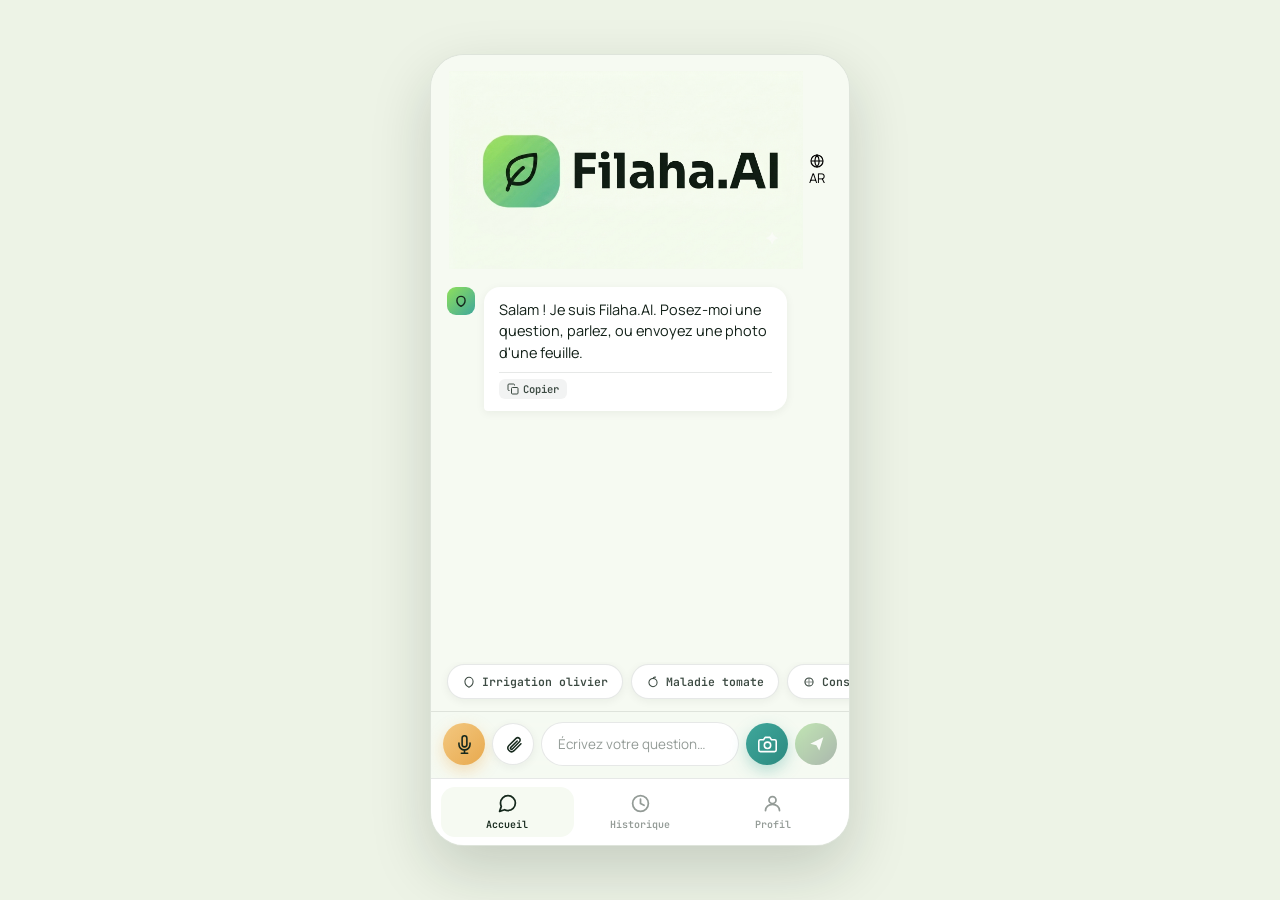
==== commit f2a6494f: "Update app.html" ====
--- a/app.html
+++ b/app.html
@@ -13,6 +13,17 @@
 
 <link rel="stylesheet" href="app.css">
 
+<link rel="manifest" href="manifest.json">
+<meta name="theme-color" content="#1E3B2C">
+<link rel="apple-touch-icon" href="icons/icon-192.png">
+
+<script>
+  if ('serviceWorker' in navigator) {
+    navigator.serviceWorker.register('/sw.js');
+  }
+</script>
+
+
 </head>
 <body>
 
@@ -20,10 +31,12 @@
 
   <div class="app-bar">
     <div class="app-brand">
-      <span class="mark"><svg viewBox="0 0 24 24" fill="none" stroke="currentColor" stroke-width="2.4"><path d="M12 21c-4-2-7-6-7-10a7 7 0 0 1 14 0c0 4-3 8-7 10z"/></svg></span>
-      Filaha.AI
+      <img src="logo2.png" alt="Filaha.AI">
     </div>
-    <span class="status-pill"><i></i><span data-i18n="app.status">Hors-ligne prêt</span></span>
+    <button class="lang-quick-btn" id="quickLangBtn" aria-label="Changer de langue">
+      <svg viewBox="0 0 24 24" fill="none" stroke="currentColor" stroke-width="1.8"><circle cx="12" cy="12" r="9"/><path d="M3 12h18M12 3a14 14 0 0 1 0 18 14 14 0 0 1 0-18z"/></svg>
+      <span id="quickLangLabel">AR</span>
+    </button>
   </div>
 
   <main>
@@ -182,5 +195,40 @@
 </div>
 
 <script src="app.js"></script>
+<script>
+  // Bouton de switch de langue rapide (app-bar) : autonome, ne dépend
+  // d'aucune fonction interne d'app.js. Il déclenche un clic sur le bouton
+  // de langue déjà existant dans l'écran Profil (.lang-opt), donc il
+  // réutilise toute la logique de traduction/RTL déjà branchée dessus.
+  (function () {
+    function otherLangBtn() {
+      var active = document.querySelector('.lang-opt.active');
+      var opts = document.querySelectorAll('.lang-opt');
+      for (var i = 0; i < opts.length; i++) {
+        if (opts[i] !== active) return opts[i];
+      }
+      return null;
+    }
+    function updateQuickLabel() {
+      var target = otherLangBtn();
+      var label = document.getElementById('quickLangLabel');
+      if (target && label) label.textContent = target.dataset.lang.toUpperCase();
+    }
+    var quickBtn = document.getElementById('quickLangBtn');
+    if (quickBtn) {
+      quickBtn.addEventListener('click', function () {
+        var target = otherLangBtn();
+        if (target) target.click();
+        setTimeout(updateQuickLabel, 0);
+      });
+    }
+    document.querySelectorAll('.lang-opt').forEach(function (btn) {
+      btn.addEventListener('click', function () {
+        setTimeout(updateQuickLabel, 0);
+      });
+    });
+    updateQuickLabel();
+  })();
+</script>
 </body>
 </html>
--- a/app.css
+++ b/app.css
@@ -0,0 +1,348 @@
+  :root{
+    --ink:#122018;
+    --ink-soft:#3C4A42;
+    --bg:#F6FAF2;
+    --bg-outer:#EDF3E6;
+    --card:#FFFFFF;
+    --forest:#1E3B2C;
+    --forest-2:#16291D;
+    --lime:#8FE05B;
+    --lime-deep:#5FBF3D;
+    --sand:#F3C880;
+    --water:#3FA79B;
+    --danger:#D96B4F;
+    --line:rgba(18,32,24,0.10);
+    --shadow-sm: 0 2px 10px rgba(18,32,24,0.06);
+    --shadow-md: 0 12px 32px rgba(18,32,24,0.10);
+    --shadow-lg: 0 24px 60px rgba(18,32,24,0.18);
+    --display:'Sora', -apple-system, sans-serif;
+    --body:'Manrope', -apple-system, sans-serif;
+    --mono:'JetBrains Mono', 'Courier New', monospace;
+    --display-ar:'Cairo', -apple-system, sans-serif;
+    --body-ar:'Tajawal', -apple-system, sans-serif;
+    --r-sm:14px; --r-md:20px; --r-lg:26px;
+    --safe-b: env(safe-area-inset-bottom, 0px);
+  }
+  html[dir="rtl"] body{font-family:var(--body-ar);}
+  html[dir="rtl"] h1, html[dir="rtl"] h2, html[dir="rtl"] h3, html[dir="rtl"] h4,
+  html[dir="rtl"] .app-brand, html[dir="rtl"] .lang-opt, html[dir="rtl"] .help-q,
+  html[dir="rtl"] .about-mini h4, html[dir="rtl"] #screen-history h2{
+    font-family:var(--display-ar);
+  }
+  html[dir="rtl"] .status-pill, html[dir="rtl"] .p-label, html[dir="rtl"] .tab span,
+  html[dir="rtl"] .h-date, html[dir="rtl"] .version-note, html[dir="rtl"] .clear-link,
+  html[dir="rtl"] .msg-bubble .src, html[dir="rtl"] .attach-name{
+    font-family:var(--body-ar); letter-spacing:0;
+  }
+  .input-bar, .tabbar, .chip{ direction:ltr; }
+  html[dir="rtl"] .chip-label{ direction:rtl; font-family:var(--body-ar); unicode-bidi:plaintext; }
+  html[dir="rtl"] .tab span{ direction:rtl; unicode-bidi:plaintext; }
+  html[dir="rtl"] .text-field{ direction:rtl; font-family:var(--body-ar); }
+  html[dir="rtl"] .msg-bubble{ direction:rtl; }
+  html[dir="rtl"] .h-body{ direction:rtl; }
+  *{box-sizing:border-box;}
+  html,body{height:100%;}
+  body{
+    margin:0; background:var(--bg-outer); color:var(--ink); font-family:var(--body);
+    line-height:1.5; -webkit-font-smoothing:antialiased; overscroll-behavior:none;
+  }
+  img,svg{display:block; max-width:100%;}
+  button{font-family:inherit; border:none; background:none; cursor:pointer;}
+  input{font-family:inherit;}
+  :focus-visible{outline:3px solid var(--lime-deep); outline-offset:2px; border-radius:4px;}
+
+  /* ---------- App shell ---------- */
+  .app-shell{
+    background:var(--bg);
+    display:flex; flex-direction:column;
+    height:100vh; height:100dvh;
+    width:100%;
+    position:relative;
+    overflow:hidden;
+  }
+  @media (min-width:560px){
+    body{display:flex; align-items:center; justify-content:center;}
+    .app-shell{
+      max-width:420px; height:88vh; max-height:900px;
+      margin:0 auto; border-radius:34px;
+      box-shadow:var(--shadow-lg); border:1px solid var(--line);
+    }
+  }
+
+  /* ---------- App bar ---------- */
+  .app-bar{
+    flex-shrink:0;
+    display:flex; align-items:center; justify-content:space-between;
+    padding:16px 18px 12px;
+    background:var(--bg);
+  }
+  .app-brand{display:flex; align-items:center; gap:8px; font-family:var(--display); font-weight:700; font-size:15px;}
+  .app-brand .mark{
+    width:26px; height:26px; border-radius:9px;
+    background:linear-gradient(135deg, var(--lime) 0%, var(--water) 100%);
+    display:flex; align-items:center; justify-content:center;
+  }
+  .app-brand .mark svg{width:14px; height:14px; stroke:var(--forest-2);}
+  .status-pill{
+    display:flex; align-items:center; gap:6px;
+    font-family:var(--mono); font-size:10.5px; font-weight:600;
+    background:var(--card); border:1px solid var(--line);
+    padding:6px 10px; border-radius:100px; color:var(--ink-soft);
+  }
+  .status-pill i{width:6px; height:6px; border-radius:50%; background:var(--lime-deep); flex-shrink:0;}
+
+  /* ---------- Screens ---------- */
+  main{flex:1; min-height:0; position:relative;}
+  .screen{
+    position:absolute; inset:0;
+    display:none; flex-direction:column;
+    overflow-y:auto; -webkit-overflow-scrolling:touch;
+  }
+  .screen.active{display:flex;}
+
+  /* ================= CHAT SCREEN ================= */
+  #screen-chat{padding-bottom:0;}
+  .chat-scroll{flex:1; overflow-y:auto; padding:6px 16px 14px; display:flex; flex-direction:column; gap:12px;}
+
+  /* ---------- Bulles de message (règles fusionnées — plus de doublon en fin de fichier) ---------- */
+  .msg{
+    display:flex; align-items:flex-start; gap:9px; max-width:88%;
+    height:fit-content; /* empêche le conteneur de s'étirer verticalement */
+  }
+  .msg.user{align-self:flex-end; flex-direction:row-reverse;}
+  .msg-avatar{
+    width:28px; height:28px; border-radius:9px; flex-shrink:0;
+    background:linear-gradient(135deg, var(--lime), var(--water));
+    display:flex; align-items:center; justify-content:center;
+  }
+  .msg-avatar svg{width:14px; height:14px; color:var(--forest-2);}
+  .msg-bubble{
+    display:flex; flex-direction:column; justify-content:flex-start;
+    height:fit-content; /* s'adapte strictement au contenu, jamais étirée */
+    background:var(--card); border-radius:16px 16px 16px 4px;
+    padding:12px 15px; font-size:14.5px; line-height:1.5;
+    box-shadow:var(--shadow-sm); animation:rise 0.3s ease both;
+    white-space:pre-wrap; word-break:break-word;
+  }
+  .msg.user .msg-bubble{
+    background:var(--forest); color:#fff; border-radius:16px 16px 4px 16px;
+  }
+  .msg-bubble .bot-text{white-space:pre-wrap;}
+  .msg-bubble .src{
+    display:inline-flex; align-items:center; gap:5px; margin-top:8px;
+    font-family:var(--mono); font-size:9.5px; letter-spacing:0.02em;
+    background:rgba(18,32,24,0.06); padding:3px 8px; border-radius:100px; color:var(--ink-soft);
+  }
+  .msg-bubble .src svg{width:10px; height:10px;}
+  .msg-bubble .photo-thumb{
+    width:100%; height:auto; max-width:240px; max-height:180px;
+    border-radius:12px; margin-bottom:8px; display:block; object-fit:cover;
+    border:1px solid rgba(255,255,255,0.2);
+  }
+  @keyframes rise{from{opacity:0; transform:translateY(6px);} to{opacity:1; transform:translateY(0);}}
+
+  .typing{display:flex; gap:4px; padding:4px 2px;}
+  .typing span{width:6px; height:6px; border-radius:50%; background:var(--ink-soft); opacity:0.4; animation:blink 1.2s ease-in-out infinite;}
+  .typing span:nth-child(2){animation-delay:0.15s;}
+  .typing span:nth-child(3){animation-delay:0.3s;}
+  @keyframes blink{0%,80%,100%{opacity:0.25;} 40%{opacity:0.8;}}
+
+  /* ---------- Barre d'actions (Copier / Modifier) ---------- */
+  .msg-actions{
+    display:flex; align-items:center; gap:6px;
+    margin-top:8px; padding-top:6px;
+    border-top:1px solid rgba(255,255,255,0.15);
+  }
+  .msg.bot .msg-actions{border-top-color:var(--line);}
+  .msg-action-btn{
+    display:inline-flex; align-items:center; gap:4px;
+    font-family:var(--mono); font-size:10.5px; font-weight:600;
+    padding:3px 8px; border-radius:6px;
+    background:rgba(255,255,255,0.15); color:#fff;
+    cursor:pointer; transition:background 0.2s ease, transform 0.1s ease;
+  }
+  .msg.bot .msg-action-btn{background:rgba(18,32,24,0.05); color:var(--ink-soft);}
+  .msg-action-btn:active{transform:scale(0.94);}
+  .msg-action-btn svg{width:12px; height:12px; stroke-width:2;}
+
+  /* ---------- Avertissement IA (sous chaque réponse générée) ---------- */
+  .ai-disclaimer{
+    margin-top:8px;
+    font-size:10.5px; line-height:1.4;
+    color:var(--ink-soft); opacity:0.65;
+    font-style:italic;
+  }
+
+  .chips-row{
+    display:flex; gap:8px; padding:2px 16px 12px; overflow-x:auto;
+    scrollbar-width:none; flex-shrink:0;
+  }
+  .chips-row::-webkit-scrollbar{display:none;}
+  .chip{
+    flex-shrink:0; display:flex; align-items:center; gap:6px;
+    font-family:var(--mono); font-size:11.5px; font-weight:600;
+    background:var(--card); border:1px solid var(--line); color:var(--ink-soft);
+    padding:9px 14px; border-radius:100px; box-shadow:var(--shadow-sm);
+    white-space:nowrap;
+  }
+  .chip svg{width:14px; height:14px; flex-shrink:0;}
+  .chip:active{transform:scale(0.96);}
+
+  /* ---------- Attachment preview ---------- */
+  .attach-preview{
+    display:none; align-items:center; gap:10px;
+    margin:0 14px 8px; padding:9px 10px;
+    background:var(--card); border:1px solid var(--line); border-radius:14px;
+    box-shadow:var(--shadow-sm); flex-shrink:0;
+  }
+  .attach-preview.show{display:flex;}
+  .attach-preview img{width:36px; height:36px; border-radius:9px; object-fit:cover; flex-shrink:0;}
+  .attach-preview .attach-icon{
+    width:36px; height:36px; border-radius:9px; flex-shrink:0; background:var(--bg);
+    display:flex; align-items:center; justify-content:center;
+  }
+  .attach-preview .attach-icon svg{width:17px; height:17px; color:var(--forest-2);}
+  .attach-name{flex:1; min-width:0; font-size:12.5px; font-weight:600; color:var(--forest-2); overflow:hidden; text-overflow:ellipsis; white-space:nowrap;}
+  .attach-remove{
+    width:28px; height:28px; border-radius:50%; flex-shrink:0;
+    display:flex; align-items:center; justify-content:center; color:var(--ink-soft);
+  }
+  .attach-remove svg{width:14px; height:14px;}
+  .attach-remove:active{background:var(--bg);}
+
+  .input-bar{
+    flex-shrink:0; display:flex; align-items:center; gap:7px;
+    padding:10px 12px calc(12px + var(--safe-b));
+    background:rgba(246,250,242,0.9); backdrop-filter:blur(10px);
+    border-top:1px solid var(--line);
+  }
+  .text-field{
+    flex:1 1 auto; min-width:0;
+    border:1px solid var(--line); border-radius:100px;
+    padding:12px 16px; font-size:13.5px; background:var(--card); color:var(--ink);
+  }
+  .text-field::placeholder{color:var(--ink-soft); opacity:0.55;}
+  .round-btn{
+    width:42px; height:42px; border-radius:50%;
+    display:flex; align-items:center; justify-content:center;
+    flex-shrink:0; transition:transform 0.15s ease, opacity 0.15s ease;
+  }
+  .round-btn:active{transform:scale(0.9);}
+  .round-btn.mic{background:linear-gradient(135deg, var(--sand), #E8A94E); color:var(--forest-2); box-shadow:0 6px 16px rgba(232,169,78,0.35);}
+  .round-btn.cam{background:linear-gradient(135deg, var(--water), #2C8A80); color:#fff; box-shadow:0 6px 16px rgba(63,167,155,0.35);}
+  .round-btn.upload{background:var(--card); border:1.5px solid var(--line); color:var(--forest-2); box-shadow:var(--shadow-sm);}
+  .round-btn.send{background:linear-gradient(135deg, var(--lime-deep), var(--forest)); color:#fff; box-shadow:0 6px 16px rgba(95,191,61,0.4);}
+  .round-btn.send.is-empty{opacity:0.35; box-shadow:none; pointer-events:none;}
+  .round-btn svg{width:19px; height:19px;}
+  .round-btn.send svg{width:18px; height:18px; margin-left:1px;}
+  .round-btn.listening{animation:pulse 1s ease-in-out infinite;}
+  @keyframes pulse{0%,100%{box-shadow:0 0 0 0 rgba(63,167,155,0.4);} 50%{box-shadow:0 0 0 9px rgba(63,167,155,0);}}
+
+  /* ================= HISTORY SCREEN ================= */
+  #screen-history .h-head{
+    padding:18px 18px 10px; display:flex; align-items:center; justify-content:space-between; flex-shrink:0;
+  }
+  #screen-history h2{font-family:var(--display); font-weight:800; font-size:19px; margin:0; color:var(--forest-2);}
+  .clear-link{font-family:var(--mono); font-size:11px; font-weight:600; color:var(--danger); background:none;}
+  .h-list{flex:1; overflow-y:auto; padding:6px 16px 20px; display:flex; flex-direction:column; gap:10px;}
+  .h-card{
+    background:var(--card); border-radius:var(--r-md); padding:14px; border:1px solid var(--line);
+    box-shadow:var(--shadow-sm); display:flex; gap:12px; align-items:flex-start;
+  }
+  .h-icon{width:38px; height:38px; border-radius:12px; flex-shrink:0; display:flex; align-items:center; justify-content:center;}
+  .h-icon svg{width:18px; height:18px; color:#fff;}
+  .h-icon.voice{background:linear-gradient(135deg, var(--sand), #E8A94E);}
+  .h-icon.photo{background:linear-gradient(135deg, var(--water), #2C8A80);}
+  .h-body{flex:1; min-width:0;}
+  .h-top{display:flex; align-items:baseline; justify-content:space-between; gap:8px; margin-bottom:3px;}
+  .h-body h4{margin:0; font-family:var(--display); font-weight:700; font-size:13.5px; color:var(--forest-2);}
+  .h-date{font-family:var(--mono); font-size:10px; color:var(--ink-soft); opacity:0.6; flex-shrink:0;}
+  .h-body p{margin:0; font-size:12.5px; color:var(--ink-soft); line-height:1.5;}
+  .h-empty{flex:1; display:flex; flex-direction:column; align-items:center; justify-content:center; gap:12px; padding:40px 30px; text-align:center;}
+  .h-empty .mark-lg{width:56px; height:56px; border-radius:18px; background:var(--line); display:flex; align-items:center; justify-content:center;}
+  .h-empty .mark-lg svg{width:26px; height:26px; color:var(--ink-soft);}
+  .h-empty p{margin:0; font-size:13.5px; color:var(--ink-soft); max-width:32ch;}
+
+  /* ================= PROFILE SCREEN ================= */
+  #screen-profile{padding:18px 18px 30px; gap:22px;}
+  .p-block{display:flex; flex-direction:column; gap:10px;}
+  .p-label{font-family:var(--mono); font-size:11px; font-weight:600; letter-spacing:0.06em; text-transform:uppercase; color:var(--water); margin:0;}
+  .lang-grid{display:grid; grid-template-columns:repeat(2,1fr); gap:10px;}
+  .lang-opt{
+    background:var(--card); border:2px solid var(--line); border-radius:var(--r-md);
+    padding:16px 8px; text-align:center; font-family:var(--display); font-weight:700; font-size:14px;
+    display:flex; flex-direction:column; align-items:center; gap:8px; color:var(--ink-soft);
+  }
+  .lang-opt .ck{width:20px; height:20px; border-radius:50%; border:2px solid var(--line); display:flex; align-items:center; justify-content:center;}
+  .lang-opt .ck svg{width:11px; height:11px; color:#fff; opacity:0;}
+  .lang-opt.active{border-color:var(--lime-deep); color:var(--forest-2); background:#F3FBEE;}
+  .lang-opt.active .ck{background:var(--lime-deep); border-color:var(--lime-deep);}
+  .lang-opt.active .ck svg{opacity:1;}
+
+  .toggle-row{
+    background:var(--card); border:1px solid var(--line); border-radius:var(--r-md);
+    padding:15px 16px; display:flex; align-items:center; justify-content:space-between;
+  }
+  .toggle-row .tr-text h4{margin:0 0 2px; font-family:var(--display); font-weight:700; font-size:13.5px; color:var(--forest-2);}
+  .toggle-row .tr-text p{margin:0; font-size:11.5px; color:var(--ink-soft);}
+  .switch{width:44px; height:26px; border-radius:100px; background:var(--lime-deep); position:relative; flex-shrink:0;}
+  .switch::after{content:""; position:absolute; top:3px; right:3px; width:20px; height:20px; border-radius:50%; background:#fff; box-shadow:var(--shadow-sm);}
+
+  .help-list{display:flex; flex-direction:column; gap:8px;}
+  .help-item{background:var(--card); border:1px solid var(--line); border-radius:var(--r-md); overflow:hidden;}
+  .help-q{
+    width:100%; display:flex; align-items:center; gap:12px; padding:14px 15px;
+    text-align:left; font-family:var(--display); font-weight:700; font-size:13.5px; color:var(--forest-2);
+  }
+  .help-q .hq-icon{width:34px; height:34px; border-radius:11px; background:var(--bg); display:flex; align-items:center; justify-content:center; flex-shrink:0;}
+  .help-q .hq-icon svg{width:16px; height:16px; color:var(--water);}
+  .help-q svg.chev{width:14px; height:14px; margin-left:auto; color:var(--ink-soft); transition:transform 0.2s ease; flex-shrink:0;}
+  .help-item.open .chev{transform:rotate(90deg);}
+  .help-a{max-height:0; overflow:hidden; transition:max-height 0.25s ease;}
+  .help-item.open .help-a{max-height:200px;}
+  .help-a p{margin:0; padding:0 15px 16px 61px; font-size:12.5px; color:var(--ink-soft); line-height:1.6;}
+
+  .about-mini{
+    background:var(--forest); color:#fff; border-radius:var(--r-md); padding:18px;
+    display:flex; flex-direction:column; gap:6px;
+  }
+  .about-mini h4{margin:0; font-family:var(--display); font-weight:700; font-size:14px;}
+  .about-mini p{margin:0; font-size:12px; color:rgba(255,255,255,0.7); line-height:1.6;}
+
+  .version-note{text-align:center; font-family:var(--mono); font-size:10.5px; color:var(--ink-soft); opacity:0.5; padding-top:4px;}
+
+  /* ---------- Live camera modal ---------- */
+  .camera-modal{
+    position:absolute; inset:0; z-index:200; background:#000;
+    display:none; flex-direction:column;
+  }
+  .camera-modal.open{display:flex;}
+  .camera-modal video{flex:1; width:100%; object-fit:cover; background:#000;}
+  .camera-controls{
+    flex-shrink:0; display:flex; align-items:center; justify-content:space-between;
+    padding:18px 28px calc(22px + var(--safe-b));
+    background:rgba(0,0,0,0.55);
+  }
+  .cam-close{
+    width:44px; height:44px; border-radius:50%; background:rgba(255,255,255,0.15);
+    color:#fff; display:flex; align-items:center; justify-content:center; flex-shrink:0;
+  }
+  .cam-close svg{width:18px; height:18px;}
+  .cam-shutter{
+    width:66px; height:66px; border-radius:50%; background:#fff;
+    border:4px solid rgba(255,255,255,0.35); flex-shrink:0;
+  }
+  .cam-shutter:active{transform:scale(0.92);}
+
+  /* ---------- Tab bar ---------- */
+  .tabbar{
+    flex-shrink:0; display:flex; padding:8px 10px calc(8px + var(--safe-b));
+    background:var(--card); border-top:1px solid var(--line);
+  }
+  .tab{
+    flex:1; display:flex; flex-direction:column; align-items:center; gap:4px;
+    padding:6px 4px; border-radius:14px; color:var(--ink-soft); opacity:0.55;
+  }
+  .tab svg{width:21px; height:21px;}
+  .tab span{font-family:var(--mono); font-size:10px; font-weight:600;}
+  .tab.active{color:var(--forest-2); opacity:1; background:var(--bg);}
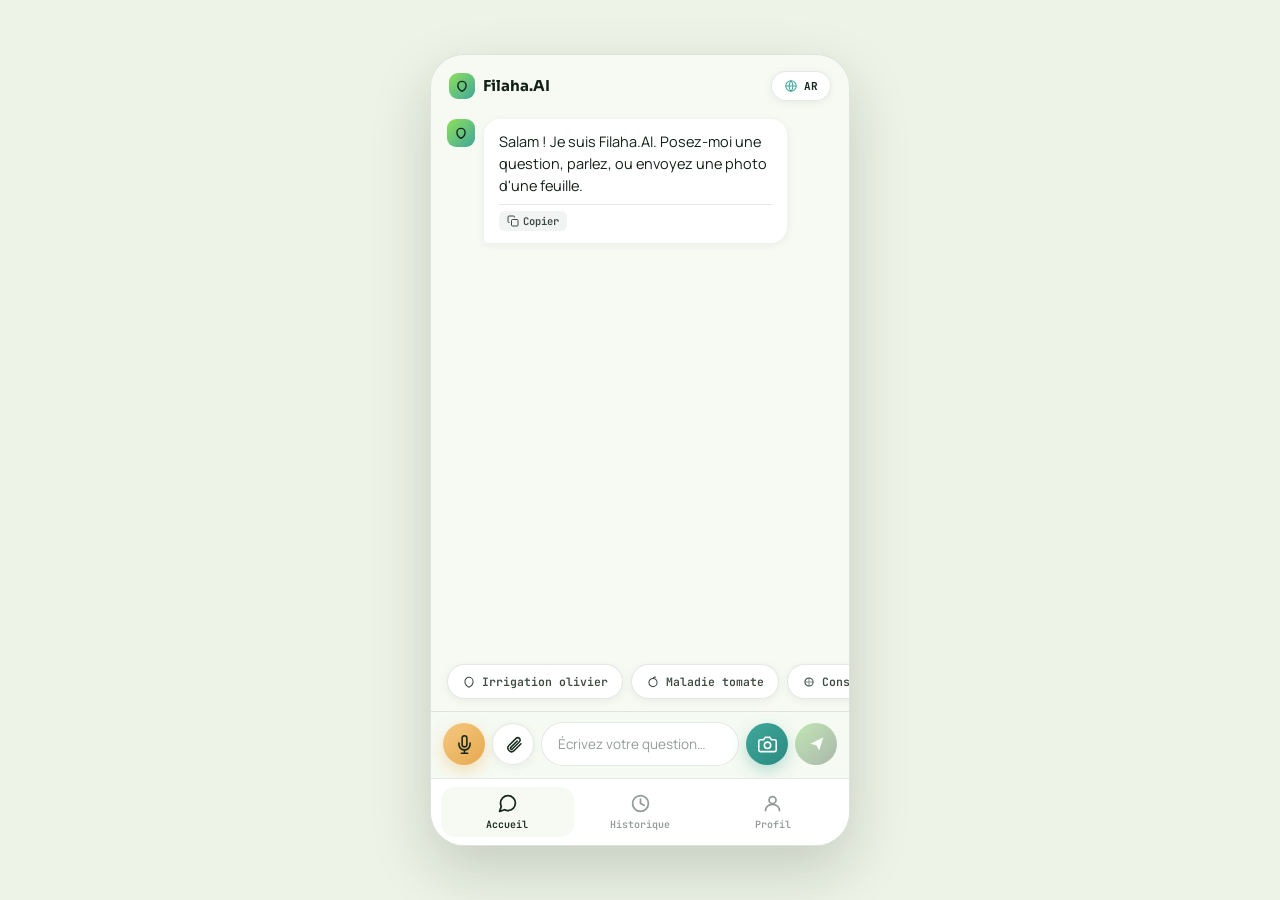
==== commit 6c8787da: "Add initial HTML structure for Filaha.AI" ====
--- a/app.html
+++ b/app.html
@@ -31,7 +31,8 @@
 
   <div class="app-bar">
     <div class="app-brand">
-      <img src="logo2.png" alt="Filaha.AI">
+      <span class="mark"><svg viewBox="0 0 24 24" fill="none" stroke="currentColor" stroke-width="2.4"><path d="M12 21c-4-2-7-6-7-10a7 7 0 0 1 14 0c0 4-3 8-7 10z"/></svg></span>
+      Filaha.AI
     </div>
     <button class="lang-quick-btn" id="quickLangBtn" aria-label="Changer de langue">
       <svg viewBox="0 0 24 24" fill="none" stroke="currentColor" stroke-width="1.8"><circle cx="12" cy="12" r="9"/><path d="M3 12h18M12 3a14 14 0 0 1 0 18 14 14 0 0 1 0-18z"/></svg>
--- a/app.css
+++ b/app.css
@@ -83,13 +83,16 @@
     display:flex; align-items:center; justify-content:center;
   }
   .app-brand .mark svg{width:14px; height:14px; stroke:var(--forest-2);}
-  .status-pill{
+  .lang-quick-btn{
     display:flex; align-items:center; gap:6px;
-    font-family:var(--mono); font-size:10.5px; font-weight:600;
+    font-family:var(--mono); font-size:11px; font-weight:700;
     background:var(--card); border:1px solid var(--line);
-    padding:6px 10px; border-radius:100px; color:var(--ink-soft);
-  }
-  .status-pill i{width:6px; height:6px; border-radius:50%; background:var(--lime-deep); flex-shrink:0;}
+    padding:7px 12px; border-radius:100px; color:var(--forest-2);
+    box-shadow:var(--shadow-sm);
+    transition:transform 0.15s ease, background 0.15s ease;
+  }
+  .lang-quick-btn svg{width:14px; height:14px; color:var(--water); flex-shrink:0;}
+  .lang-quick-btn:active{transform:scale(0.94); background:var(--bg);}
 
   /* ---------- Screens ---------- */
   main{flex:1; min-height:0; position:relative;}
@@ -104,10 +107,10 @@
   #screen-chat{padding-bottom:0;}
   .chat-scroll{flex:1; overflow-y:auto; padding:6px 16px 14px; display:flex; flex-direction:column; gap:12px;}
 
-  /* ---------- Bulles de message (règles fusionnées — plus de doublon en fin de fichier) ---------- */
+  /* Bulle de message : version fusionnée (structure + tassement vertical) */
   .msg{
     display:flex; align-items:flex-start; gap:9px; max-width:88%;
-    height:fit-content; /* empêche le conteneur de s'étirer verticalement */
+    height:fit-content;
   }
   .msg.user{align-self:flex-end; flex-direction:row-reverse;}
   .msg-avatar{
@@ -118,16 +121,16 @@
   .msg-avatar svg{width:14px; height:14px; color:var(--forest-2);}
   .msg-bubble{
     display:flex; flex-direction:column; justify-content:flex-start;
-    height:fit-content; /* s'adapte strictement au contenu, jamais étirée */
     background:var(--card); border-radius:16px 16px 16px 4px;
     padding:12px 15px; font-size:14.5px; line-height:1.5;
-    box-shadow:var(--shadow-sm); animation:rise 0.3s ease both;
+    box-shadow:var(--shadow-sm);
+    animation:rise 0.3s ease both;
     white-space:pre-wrap; word-break:break-word;
+    height:fit-content;
   }
   .msg.user .msg-bubble{
     background:var(--forest); color:#fff; border-radius:16px 16px 4px 16px;
   }
-  .msg-bubble .bot-text{white-space:pre-wrap;}
   .msg-bubble .src{
     display:inline-flex; align-items:center; gap:5px; margin-top:8px;
     font-family:var(--mono); font-size:9.5px; letter-spacing:0.02em;
@@ -135,8 +138,9 @@
   }
   .msg-bubble .src svg{width:10px; height:10px;}
   .msg-bubble .photo-thumb{
-    width:100%; height:auto; max-width:240px; max-height:180px;
-    border-radius:12px; margin-bottom:8px; display:block; object-fit:cover;
+    width:100%; height:auto !important; min-height:auto !important;
+    max-width:240px; border-radius:12px; margin-bottom:8px;
+    display:block; object-fit:cover; max-height:180px;
     border:1px solid rgba(255,255,255,0.2);
   }
   @keyframes rise{from{opacity:0; transform:translateY(6px);} to{opacity:1; transform:translateY(0);}}
@@ -146,32 +150,6 @@
   .typing span:nth-child(2){animation-delay:0.15s;}
   .typing span:nth-child(3){animation-delay:0.3s;}
   @keyframes blink{0%,80%,100%{opacity:0.25;} 40%{opacity:0.8;}}
-
-  /* ---------- Barre d'actions (Copier / Modifier) ---------- */
-  .msg-actions{
-    display:flex; align-items:center; gap:6px;
-    margin-top:8px; padding-top:6px;
-    border-top:1px solid rgba(255,255,255,0.15);
-  }
-  .msg.bot .msg-actions{border-top-color:var(--line);}
-  .msg-action-btn{
-    display:inline-flex; align-items:center; gap:4px;
-    font-family:var(--mono); font-size:10.5px; font-weight:600;
-    padding:3px 8px; border-radius:6px;
-    background:rgba(255,255,255,0.15); color:#fff;
-    cursor:pointer; transition:background 0.2s ease, transform 0.1s ease;
-  }
-  .msg.bot .msg-action-btn{background:rgba(18,32,24,0.05); color:var(--ink-soft);}
-  .msg-action-btn:active{transform:scale(0.94);}
-  .msg-action-btn svg{width:12px; height:12px; stroke-width:2;}
-
-  /* ---------- Avertissement IA (sous chaque réponse générée) ---------- */
-  .ai-disclaimer{
-    margin-top:8px;
-    font-size:10.5px; line-height:1.4;
-    color:var(--ink-soft); opacity:0.65;
-    font-style:italic;
-  }
 
   .chips-row{
     display:flex; gap:8px; padding:2px 16px 12px; overflow-x:auto;
@@ -346,3 +324,21 @@
   .tab svg{width:21px; height:21px;}
   .tab span{font-family:var(--mono); font-size:10px; font-weight:600;}
   .tab.active{color:var(--forest-2); opacity:1; background:var(--bg);}
+
+  /* Barre d'actions (Copier / Modifier) sous chaque bulle */
+  .msg-actions{
+    display:flex; align-items:center; gap:6px;
+    margin-top:8px; padding-top:6px;
+    border-top:1px solid rgba(255,255,255,0.15);
+  }
+  .msg.bot .msg-actions{border-top-color:var(--line);}
+  .msg-action-btn{
+    display:inline-flex; align-items:center; gap:4px;
+    font-family:var(--mono); font-size:10.5px; font-weight:600;
+    padding:3px 8px; border-radius:6px;
+    background:rgba(255,255,255,0.15); color:#fff;
+    cursor:pointer; transition:background 0.2s ease, transform 0.1s ease;
+  }
+  .msg.bot .msg-action-btn{background:rgba(18,32,24,0.05); color:var(--ink-soft);}
+  .msg-action-btn:active{transform:scale(0.94);}
+  .msg-action-btn svg{width:12px; height:12px; stroke-width:2;}
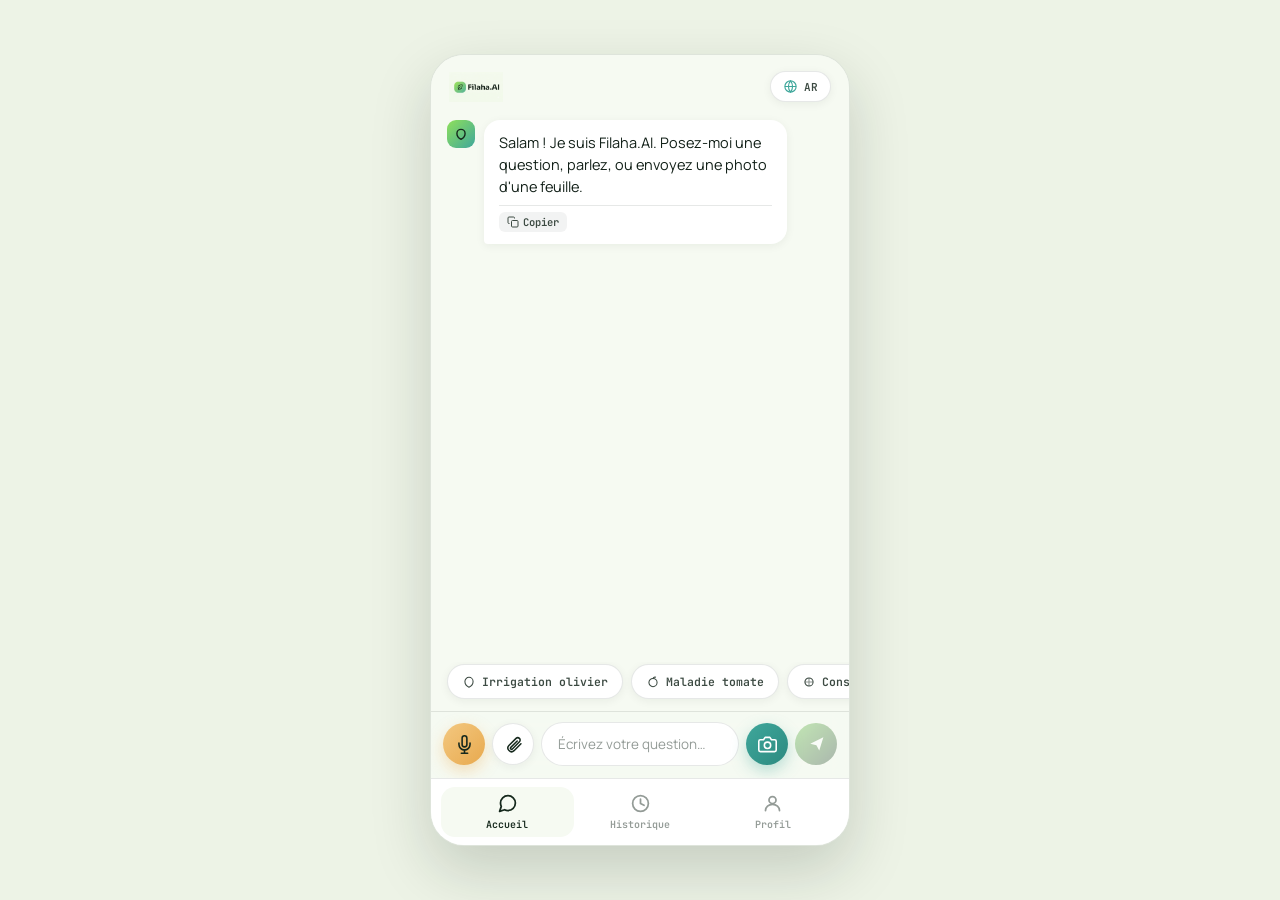
==== commit ec8679c7: "Add initial HTML structure for Filaha.AI app Initial commit of the app.html file containing the stru" ====
--- a/app.html
+++ b/app.html
@@ -31,8 +31,7 @@
 
   <div class="app-bar">
     <div class="app-brand">
-      <span class="mark"><svg viewBox="0 0 24 24" fill="none" stroke="currentColor" stroke-width="2.4"><path d="M12 21c-4-2-7-6-7-10a7 7 0 0 1 14 0c0 4-3 8-7 10z"/></svg></span>
-      Filaha.AI
+      <img src="logo2.png" alt="Filaha.AI">
     </div>
     <button class="lang-quick-btn" id="quickLangBtn" aria-label="Changer de langue">
       <svg viewBox="0 0 24 24" fill="none" stroke="currentColor" stroke-width="1.8"><circle cx="12" cy="12" r="9"/><path d="M3 12h18M12 3a14 14 0 0 1 0 18 14 14 0 0 1 0-18z"/></svg>
--- a/app.css
+++ b/app.css
@@ -29,7 +29,7 @@
   html[dir="rtl"] .about-mini h4, html[dir="rtl"] #screen-history h2{
     font-family:var(--display-ar);
   }
-  html[dir="rtl"] .status-pill, html[dir="rtl"] .p-label, html[dir="rtl"] .tab span,
+  html[dir="rtl"] .lang-quick-btn, html[dir="rtl"] .p-label, html[dir="rtl"] .tab span,
   html[dir="rtl"] .h-date, html[dir="rtl"] .version-note, html[dir="rtl"] .clear-link,
   html[dir="rtl"] .msg-bubble .src, html[dir="rtl"] .attach-name{
     font-family:var(--body-ar); letter-spacing:0;
@@ -76,23 +76,19 @@
     padding:16px 18px 12px;
     background:var(--bg);
   }
-  .app-brand{display:flex; align-items:center; gap:8px; font-family:var(--display); font-weight:700; font-size:15px;}
-  .app-brand .mark{
-    width:26px; height:26px; border-radius:9px;
-    background:linear-gradient(135deg, var(--lime) 0%, var(--water) 100%);
-    display:flex; align-items:center; justify-content:center;
-  }
-  .app-brand .mark svg{width:14px; height:14px; stroke:var(--forest-2);}
+  .app-brand{display:flex; align-items:center;}
+  .app-brand img{height:30px; width:auto; display:block; object-fit:contain;}
+
+  /* Bouton de switch de langue rapide (remplace l'ancien badge "Hors-ligne prêt") */
   .lang-quick-btn{
     display:flex; align-items:center; gap:6px;
-    font-family:var(--mono); font-size:11px; font-weight:700;
-    background:var(--card); border:1px solid var(--line);
-    padding:7px 12px; border-radius:100px; color:var(--forest-2);
-    box-shadow:var(--shadow-sm);
+    font-family:var(--mono); font-size:11px; font-weight:600;
+    background:var(--card); border:1px solid var(--line); color:var(--ink-soft);
+    padding:7px 12px; border-radius:100px; box-shadow:var(--shadow-sm);
     transition:transform 0.15s ease, background 0.15s ease;
   }
-  .lang-quick-btn svg{width:14px; height:14px; color:var(--water); flex-shrink:0;}
-  .lang-quick-btn:active{transform:scale(0.94); background:var(--bg);}
+  .lang-quick-btn:active{transform:scale(0.92); background:var(--bg);}
+  .lang-quick-btn svg{width:15px; height:15px; flex-shrink:0; color:var(--water);}
 
   /* ---------- Screens ---------- */
   main{flex:1; min-height:0; position:relative;}
@@ -107,10 +103,10 @@
   #screen-chat{padding-bottom:0;}
   .chat-scroll{flex:1; overflow-y:auto; padding:6px 16px 14px; display:flex; flex-direction:column; gap:12px;}
 
-  /* Bulle de message : version fusionnée (structure + tassement vertical) */
+  /* ---------- Bulles de message (règles fusionnées — plus de doublon en fin de fichier) ---------- */
   .msg{
     display:flex; align-items:flex-start; gap:9px; max-width:88%;
-    height:fit-content;
+    height:fit-content; /* empêche le conteneur de s'étirer verticalement */
   }
   .msg.user{align-self:flex-end; flex-direction:row-reverse;}
   .msg-avatar{
@@ -121,16 +117,16 @@
   .msg-avatar svg{width:14px; height:14px; color:var(--forest-2);}
   .msg-bubble{
     display:flex; flex-direction:column; justify-content:flex-start;
+    height:fit-content; /* s'adapte strictement au contenu, jamais étirée */
     background:var(--card); border-radius:16px 16px 16px 4px;
     padding:12px 15px; font-size:14.5px; line-height:1.5;
-    box-shadow:var(--shadow-sm);
-    animation:rise 0.3s ease both;
+    box-shadow:var(--shadow-sm); animation:rise 0.3s ease both;
     white-space:pre-wrap; word-break:break-word;
-    height:fit-content;
   }
   .msg.user .msg-bubble{
     background:var(--forest); color:#fff; border-radius:16px 16px 4px 16px;
   }
+  .msg-bubble .bot-text{white-space:pre-wrap;}
   .msg-bubble .src{
     display:inline-flex; align-items:center; gap:5px; margin-top:8px;
     font-family:var(--mono); font-size:9.5px; letter-spacing:0.02em;
@@ -138,9 +134,8 @@
   }
   .msg-bubble .src svg{width:10px; height:10px;}
   .msg-bubble .photo-thumb{
-    width:100%; height:auto !important; min-height:auto !important;
-    max-width:240px; border-radius:12px; margin-bottom:8px;
-    display:block; object-fit:cover; max-height:180px;
+    width:100%; height:auto; max-width:240px; max-height:180px;
+    border-radius:12px; margin-bottom:8px; display:block; object-fit:cover;
     border:1px solid rgba(255,255,255,0.2);
   }
   @keyframes rise{from{opacity:0; transform:translateY(6px);} to{opacity:1; transform:translateY(0);}}
@@ -150,6 +145,32 @@
   .typing span:nth-child(2){animation-delay:0.15s;}
   .typing span:nth-child(3){animation-delay:0.3s;}
   @keyframes blink{0%,80%,100%{opacity:0.25;} 40%{opacity:0.8;}}
+
+  /* ---------- Barre d'actions (Copier / Modifier) ---------- */
+  .msg-actions{
+    display:flex; align-items:center; gap:6px;
+    margin-top:8px; padding-top:6px;
+    border-top:1px solid rgba(255,255,255,0.15);
+  }
+  .msg.bot .msg-actions{border-top-color:var(--line);}
+  .msg-action-btn{
+    display:inline-flex; align-items:center; gap:4px;
+    font-family:var(--mono); font-size:10.5px; font-weight:600;
+    padding:3px 8px; border-radius:6px;
+    background:rgba(255,255,255,0.15); color:#fff;
+    cursor:pointer; transition:background 0.2s ease, transform 0.1s ease;
+  }
+  .msg.bot .msg-action-btn{background:rgba(18,32,24,0.05); color:var(--ink-soft);}
+  .msg-action-btn:active{transform:scale(0.94);}
+  .msg-action-btn svg{width:12px; height:12px; stroke-width:2;}
+
+  /* ---------- Avertissement IA (sous chaque réponse générée) ---------- */
+  .ai-disclaimer{
+    margin-top:8px;
+    font-size:10.5px; line-height:1.4;
+    color:var(--ink-soft); opacity:0.65;
+    font-style:italic;
+  }
 
   .chips-row{
     display:flex; gap:8px; padding:2px 16px 12px; overflow-x:auto;
@@ -324,21 +345,3 @@
   .tab svg{width:21px; height:21px;}
   .tab span{font-family:var(--mono); font-size:10px; font-weight:600;}
   .tab.active{color:var(--forest-2); opacity:1; background:var(--bg);}
-
-  /* Barre d'actions (Copier / Modifier) sous chaque bulle */
-  .msg-actions{
-    display:flex; align-items:center; gap:6px;
-    margin-top:8px; padding-top:6px;
-    border-top:1px solid rgba(255,255,255,0.15);
-  }
-  .msg.bot .msg-actions{border-top-color:var(--line);}
-  .msg-action-btn{
-    display:inline-flex; align-items:center; gap:4px;
-    font-family:var(--mono); font-size:10.5px; font-weight:600;
-    padding:3px 8px; border-radius:6px;
-    background:rgba(255,255,255,0.15); color:#fff;
-    cursor:pointer; transition:background 0.2s ease, transform 0.1s ease;
-  }
-  .msg.bot .msg-action-btn{background:rgba(18,32,24,0.05); color:var(--ink-soft);}
-  .msg-action-btn:active{transform:scale(0.94);}
-  .msg-action-btn svg{width:12px; height:12px; stroke-width:2;}
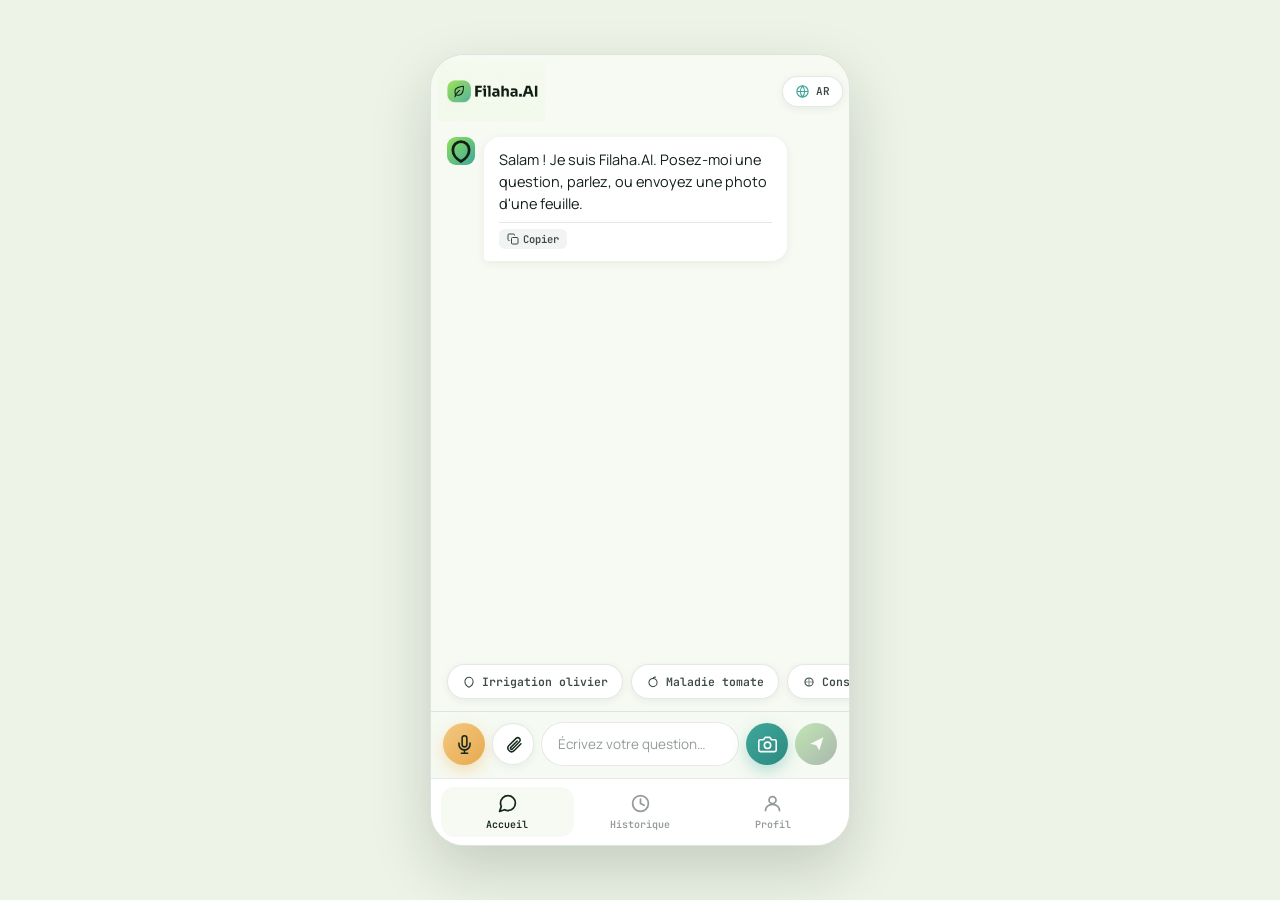
==== commit 5a24211d: "Add initial HTML structure for Filaha.AI app" ====
--- a/app.html
+++ b/app.html
@@ -15,7 +15,7 @@
 
 <link rel="manifest" href="manifest.json">
 <meta name="theme-color" content="#1E3B2C">
-<link rel="apple-touch-icon" href="icons/icon-192.png">
+<link rel="apple-touch-icon" href="/icon-192.png">
 
 <script>
   if ('serviceWorker' in navigator) {
--- a/app.css
+++ b/app.css
@@ -73,11 +73,12 @@
   .app-bar{
     flex-shrink:0;
     display:flex; align-items:center; justify-content:space-between;
-    padding:16px 18px 12px;
+    padding:6px;
+    padding-bottom:10px;
     background:var(--bg);
   }
   .app-brand{display:flex; align-items:center;}
-  .app-brand img{height:30px; width:auto; display:block; object-fit:contain;}
+  .app-brand img{height:60px; width:auto; display:block; object-fit:contain;}
 
   /* Bouton de switch de langue rapide (remplace l'ancien badge "Hors-ligne prêt") */
   .lang-quick-btn{
@@ -113,8 +114,9 @@
     width:28px; height:28px; border-radius:9px; flex-shrink:0;
     background:linear-gradient(135deg, var(--lime), var(--water));
     display:flex; align-items:center; justify-content:center;
-  }
-  .msg-avatar svg{width:14px; height:14px; color:var(--forest-2);}
+    overflow:hidden;
+  }
+  .msg-avatar img{width:100%; height:100%; object-fit:cover;}
   .msg-bubble{
     display:flex; flex-direction:column; justify-content:flex-start;
     height:fit-content; /* s'adapte strictement au contenu, jamais étirée */
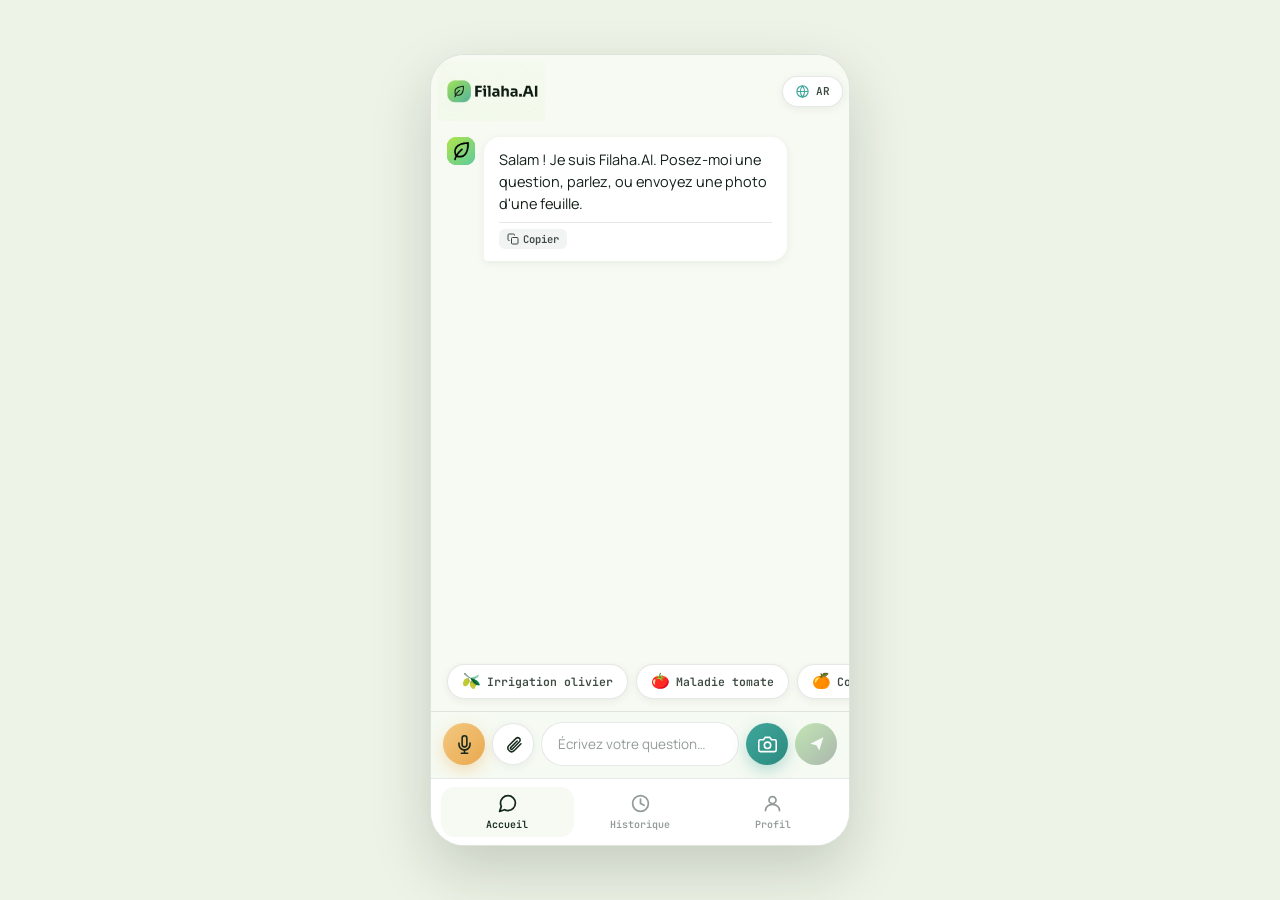
==== commit 9b1c2dc3: "Create app.html for Filaha.AI assistant Added a complete HTML structure for the Filaha.AI assistant " ====
--- a/app.html
+++ b/app.html
@@ -46,15 +46,15 @@
 
       <div class="chips-row" id="chipsRow">
         <button class="chip" data-q="irrigation">
-          <svg viewBox="0 0 24 24" fill="none" stroke="currentColor" stroke-width="1.8"><path d="M12 21c-4-2-7-6-7-10a7 7 0 0 1 14 0c0 4-3 8-7 10z"/></svg>
+          <span class="chip-emoji" aria-hidden="true">🫒</span>
           <span class="chip-label" data-i18n="app.chips.irrigation">Irrigation olivier</span>
         </button>
         <button class="chip" data-q="tomato">
-          <svg viewBox="0 0 24 24" fill="none" stroke="currentColor" stroke-width="1.8"><circle cx="12" cy="13" r="7"/><path d="M12 6c1-2 3-3 5-2"/></svg>
+          <span class="chip-emoji" aria-hidden="true">🍅</span>
           <span class="chip-label" data-i18n="app.chips.tomato">Maladie tomate</span>
         </button>
         <button class="chip" data-q="citrus">
-          <svg viewBox="0 0 24 24" fill="none" stroke="currentColor" stroke-width="1.8"><circle cx="12" cy="12" r="7"/><path d="M12 5v14M5 12h14" opacity="0.6"/></svg>
+          <span class="chip-emoji" aria-hidden="true">🍊</span>
           <span class="chip-label" data-i18n="app.chips.citrus">Conseil agrumes</span>
         </button>
       </div>
--- a/app.css
+++ b/app.css
@@ -74,7 +74,7 @@
     flex-shrink:0;
     display:flex; align-items:center; justify-content:space-between;
     padding:6px;
-    padding-bottom:10px;
+    padding-bottom: 10px;
     background:var(--bg);
   }
   .app-brand{display:flex; align-items:center;}
@@ -187,6 +187,7 @@
     white-space:nowrap;
   }
   .chip svg{width:14px; height:14px; flex-shrink:0;}
+  .chip-emoji{font-size:15px; line-height:1; flex-shrink:0;}
   .chip:active{transform:scale(0.96);}
 
   /* ---------- Attachment preview ---------- */
